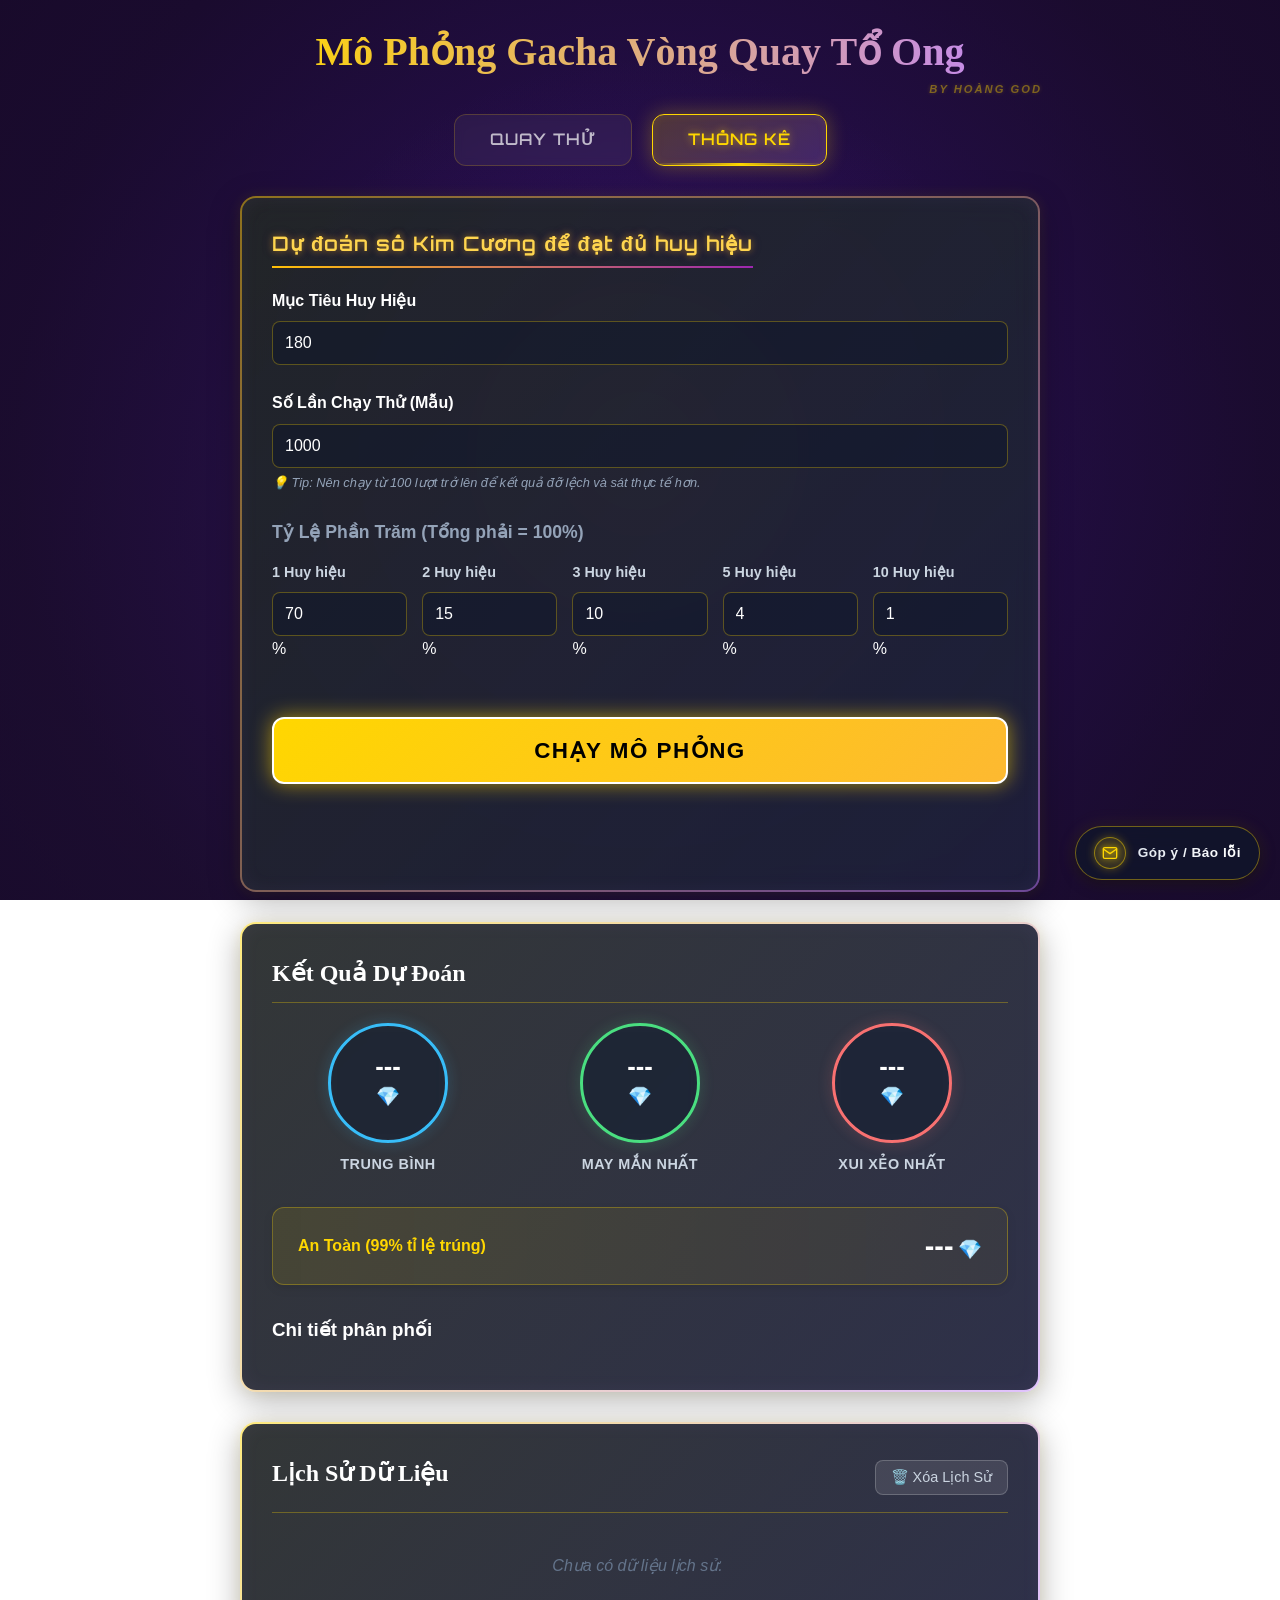
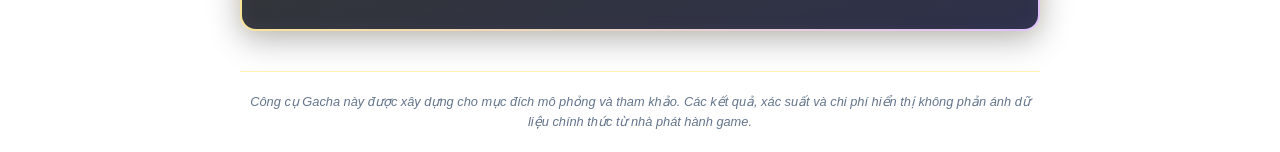
==== index.html @ 0f39afff "Add files via upload" ====
<!DOCTYPE html>
<html lang="vi">

<head>
    <meta charset="UTF-8">
    <meta name="viewport" content="width=device-width, initial-scale=1.0">
    <title>Gacha KC FF VQTO</title>
    <link rel="stylesheet" href="style.css">
    <link href="https://fonts.googleapis.com/css2?family=Inter:wght@400;600;700&family=Orbitron:wght@600&display=swap"
        rel="stylesheet">
</head>

<body>
    <div class="fantasy-bg">
        <div class="bg-gradient"></div>
        <div class="sunburst"></div>
        <div class="particles" id="particles-container"></div>
        <div class="haze-overlay"></div>
    </div>

    <div class="container">
        <header>
            <h1>Mô Phỏng Gacha Vòng Quay Tổ Ong</h1>
            <div class="studio-brand">By Hoàng God</div>
        </header>

        <nav class="main-nav">
            <a href="spin.html" class="nav-tab">Quay thử</a>
            <a href="index.html" class="nav-tab active">Thống kê</a>
        </nav>

        <main>
            <section class="config-panel glass">
                <h2 class="sub-title">Dự đoán số Kim Cương để đạt đủ huy hiệu</h2>

                <div class="input-group">
                    <label for="targetBadges">Mục Tiêu Huy Hiệu</label>
                    <input type="number" id="targetBadges" value="180" min="1">
                </div>

                <div class="input-group">
                    <label for="simCount">Số Lần Chạy Thử (Mẫu)</label>
                    <input type="number" id="simCount" value="1000" min="1" max="1000000" step="100">
                    <p class="input-tip">💡 Tip: Nên chạy từ 100 lượt trở lên để kết quả đỡ lệch và sát thực tế hơn.
                    </p>
                </div>

                <div class="probabilities-group">
                    <h3>Tỷ Lệ Phần Trăm (Tổng phải = 100%)</h3>
                    <div class="prob-inputs">
                        <div class="prob-item">
                            <label>1 Huy hiệu</label>
                            <input type="number" id="prob1" value="70" min="0" max="100" step="1">%
                        </div>
                        <div class="prob-item">
                            <label>2 Huy hiệu</label>
                            <input type="number" id="prob2" value="15" min="0" max="100" step="1">%
                        </div>
                        <div class="prob-item">
                            <label>3 Huy hiệu</label>
                            <input type="number" id="prob3" value="10" min="0" max="100" step="1">%
                        </div>
                        <div class="prob-item">
                            <label>5 Huy hiệu</label>
                            <input type="number" id="prob5" value="4" min="0" max="100" step="1">%
                        </div>
                        <div class="prob-item">
                            <label>10 Huy hiệu</label>
                            <input type="number" id="prob10" value="1" min="0" max="100" step="1">%
                        </div>
                    </div>
                    <div id="prob-error" class="error-msg"></div>
                </div>

                <button id="runBtn" class="primary-btn">Chạy Mô Phỏng</button>

                <!-- Fantasy Progress Bar -->
                <div class="progress-container hidden" id="progressContainer">
                    <div class="progress-label">
                        <span id="progressText">Đang quay...</span>
                        <span id="progressPercent">0%</span>
                    </div>
                    <div class="progress-bar-bg">
                        <div class="progress-bar-fill" id="progressBarFill"></div>
                    </div>
                </div>
            </section>

            <section class="results-panel glass hidden" id="resultsPanel">
                <h2>Kết Quả Dự Đoán</h2>

                <div class="badges-container">
                    <!-- Average Badge -->
                    <div class="badge-item average">
                        <div class="badge-circle">
                            <span class="badge-value" id="meanCost">---</span>
                            <span class="badge-unit">💎</span>
                        </div>
                        <span class="badge-label">Trung Bình</span>
                    </div>

                    <!-- Lucky Badge -->
                    <div class="badge-item lucky">
                        <div class="badge-circle">
                            <span class="badge-value" id="minCost">---</span>
                            <span class="badge-unit">💎</span>
                        </div>
                        <span class="badge-label">May Mắn Nhất</span>
                    </div>

                    <!-- Unlucky Badge -->
                    <div class="badge-item unlucky">
                        <div class="badge-circle">
                            <span class="badge-value" id="maxCost">---</span>
                            <span class="badge-unit">💎</span>
                        </div>
                        <span class="badge-label">Xui Xẻo Nhất</span>
                    </div>
                </div>

                <!-- Safe Cost Highlight (Keep as card or change to banner) -->
                <div class="safe-cost-banner highlight">
                    <span class="label">An Toàn (99% tỉ lệ trúng)</span>
                    <div class="value-group">
                        <span class="value" id="p99Cost">---</span>
                        <span class="unit">💎</span>
                    </div>
                </div>

                <div class="details">
                    <h3>Chi tiết phân phối</h3>
                    <p id="insight-message" style="margin-bottom: 15px; font-style: italic; color: #ffd700;"></p>
                    <ul id="percentilesList">
                        <!-- Percentiles will be injected here -->
                    </ul>
                </div>
            </section>

            <section class="history-panel glass hidden" id="historyPanel">
                <div class="history-header">
                    <h2>Lịch Sử Dữ Liệu</h2>
                    <button id="clearHistoryBtn" class="secondary-btn">🗑️ Xóa Lịch Sử</button>
                </div>
                <div class="history-list" id="historyList">
                    <!-- History items will be injected here -->
                    <div class="empty-history">Chưa có dữ liệu lịch sử.</div>
                </div>
            </section>
        </main>

        <footer>
            <div class="footer-content">
                Công cụ Gacha này được xây dựng cho mục đích mô phỏng và tham khảo.
                Các kết quả, xác suất và chi phí hiển thị không phản ánh dữ liệu chính thức từ nhà phát hành game.
            </div>
        </footer>

        <!-- Confirmation Modal -->
        <div id="confirmationModal" class="modal hidden">
            <div class="modal-content glass">
                <h3>Xác nhận xoá</h3>
                <p>Bạn có chắc chắn muốn xóa toàn bộ lịch sử mô phỏng không? Hành động này không thể hoàn tác.</p>
                <div class="modal-actions">
                    <button id="cancelDeleteBtn" class="secondary-btn">Hủy bỏ</button>
                    <button id="confirmDeleteBtn" class="danger-btn">Xóa ngay</button>
                </div>
            </div>
        </div>

        <!-- Floating Feedback Button -->
        <a href="mailto:khanhanhff56@gmail.com" class="floating-feedback">
            <span class="icon-circle">
                <svg class="email-icon" xmlns="http://www.w3.org/2000/svg" viewBox="0 0 24 24" fill="none"
                    stroke="currentColor" stroke-width="2" stroke-linecap="round" stroke-linejoin="round">
                    <path d="M4 4h16c1.1 0 2 .9 2 2v12c0 1.1-.9 2-2 2H4c-1.1 0-2-.9-2-2V6c0-1.1.9-2 2-2z"></path>
                    <polyline points="22,6 12,13 2,6"></polyline>
                </svg>
            </span>
            <span class="text">Góp ý / Báo lỗi</span>
        </a>

    </div>
    <script src="script.js"></script>
</body>

</html>
---- style.css ----
:root {
    --bg-color: #0f172a;
    --text-color: #e2e8f0;
    --primary-color: #ffd700;
    --primary-hover: #e6c200;
    --glass-bg: rgba(15, 23, 42, 0.85);
    --glass-border: rgba(255, 215, 0, 0.3);
    --error-color: #ef4444;
    --success-color: #22c55e;
}

* {
    box-sizing: border-box;
    margin: 0;
    padding: 0;
}

body {
    font-family: 'Segoe UI', Roboto, Helvetica, Arial, sans-serif;
    background-color: transparent;
    color: white;
    line-height: 1.6;
    min-height: 100vh;
    display: flex;
    justify-content: center;
    padding: 20px;
    position: relative;
    overflow-x: hidden;
}

/* --- Fantasy Background Layers --- */
.fantasy-bg {
    position: fixed;
    top: 0;
    left: 0;
    width: 100%;
    height: 100%;
    z-index: -1;
    overflow: hidden;
    background: #1a0b2e;
}

.bg-gradient {
    position: absolute;
    top: -50%;
    left: -50%;
    width: 200%;
    height: 200%;
    background: radial-gradient(circle at center, #2e1065 0%, #1a0b2e 40%, #0f0518 100%);
    opacity: 0.8;
    animation: drift 20s infinite alternate ease-in-out;
}

.sunburst {
    position: absolute;
    top: 50%;
    left: 50%;
    transform: translate(-50%, -50%);
    width: 100vw;
    height: 100vw;
    max-width: 800px;
    max-height: 800px;
    background: radial-gradient(circle, rgba(255, 215, 0, 0.15) 0%, rgba(147, 51, 234, 0.05) 40%, transparent 70%);
    border-radius: 50%;
    pointer-events: none;
    animation: breathe 10s infinite ease-in-out;
}

/* Particles & Haze */
.particles {
    position: absolute;
    top: 0;
    left: 0;
    width: 100%;
    height: 100%;
    pointer-events: none;
}

.haze-overlay {
    position: absolute;
    top: 0;
    left: 0;
    width: 100%;
    height: 100%;
    background:
        radial-gradient(circle at 30% 70%, rgba(255, 215, 0, 0.06), transparent 50%),
        radial-gradient(circle at 70% 30%, rgba(147, 51, 234, 0.06), transparent 50%),
        linear-gradient(to top, rgba(15, 23, 42, 0.2) 0%, transparent 100%);
    pointer-events: none;
    mix-blend-mode: screen;
    z-index: -1;
    animation: hazePulse 15s infinite alternate ease-in-out;
}

@keyframes hazePulse {
    0% {
        opacity: 0.4;
        transform: scale(1);
    }

    100% {
        opacity: 0.7;
        transform: scale(1.02);
    }
}

.particle {
    position: absolute;
    border-radius: 50%;
    opacity: 0;
    box-shadow: 0 0 6px currentColor;
    animation: float 25s linear infinite;
    will-change: transform, opacity;
}

/* Animations */
@keyframes breathe {

    0%,
    100% {
        transform: translate(-50%, -50%) scale(1);
        opacity: 0.6;
    }

    50% {
        transform: translate(-50%, -50%) scale(1.2);
        opacity: 0.9;
    }
}

@keyframes drift {
    0% {
        transform: translate(0, 0);
    }

    100% {
        transform: translate(5%, 5%);
    }
}

@keyframes float {
    0% {
        transform: translateY(110vh) translateX(0);
        opacity: 0;
    }

    10% {
        opacity: var(--max-opacity);
    }

    90% {
        opacity: var(--max-opacity);
    }

    100% {
        transform: translateY(-10vh) translateX(var(--drift-x));
        opacity: 0;
    }
}

/* Layout */
.container {
    width: 100%;
    max-width: 800px;
}

header {
    text-align: center;
    margin-bottom: 50px;
    position: relative;
    margin-bottom: 50px;
    position: relative;
}

.studio-brand {
    font-family: 'Montserrat', sans-serif;
    font-size: 0.7rem;
    color: rgba(255, 215, 0, 0.4);
    text-transform: uppercase;
    letter-spacing: 2px;
    font-weight: 600;
    position: absolute;
    display: block;
    right: -2px;
    /* Adjusted to align precisely under 'g' */
    bottom: -15px;
    text-shadow: 0 0 4px rgba(255, 215, 0, 0.2);
    pointer-events: none;
    font-style: italic;
    white-space: nowrap;
}

header h1 {
    font-size: 2.5rem;
    font-weight: 700;
    background: linear-gradient(to right, #ffd700, #c084fc);
    background-clip: text;
    -webkit-background-clip: text;
    -webkit-text-fill-color: transparent;
    margin-bottom: 10px;
    font-family: 'Baloo 2', cursive;
}

.glass {
    background: linear-gradient(var(--glass-bg), var(--glass-bg)) padding-box,
        linear-gradient(135deg, rgba(255, 215, 0, 0.5) 0%, rgba(192, 132, 252, 0.5) 100%) border-box;
    backdrop-filter: blur(16px);
    border: 2px solid transparent;
    border-radius: 16px;
    padding: 30px;
    margin-bottom: 30px;
    box-shadow: 0 8px 32px 0 rgba(0, 0, 0, 0.3), 0 0 15px rgba(255, 215, 0, 0.1), inset 0 0 20px rgba(192, 132, 252, 0.05);
    position: relative;
}

h2 {
    margin-bottom: 20px;
    font-size: 1.5rem;
    border-bottom: 1px solid var(--glass-border);
    padding-bottom: 10px;
    font-family: 'Baloo 2', cursive;
}

.sub-title {
    font-family: 'Orbitron', sans-serif;
    font-weight: 600;
    font-size: 20px;
    color: #FFD54F;
    letter-spacing: 1px;
    text-shadow: 0 0 6px rgba(255, 193, 7, 0.5),
        0 0 12px rgba(156, 39, 176, 0.25);
    border-image: linear-gradient(90deg, #FFC107, #9C27B0) 1;
    border-bottom: 2px solid;

    padding-bottom: 6px;
    width: fit-content;
}

/* Navigation Tabs */
.main-nav {
    display: flex;
    justify-content: center;
    gap: 20px;
    margin-bottom: 30px;
    margin-top: -20px;
}

.nav-tab {
    background: rgba(255, 255, 255, 0.05);
    border: 1px solid rgba(255, 215, 0, 0.2);
    padding: 12px 35px;
    border-radius: 12px;
    color: rgba(255, 255, 255, 0.7);
    text-decoration: none;
    font-family: 'Orbitron', sans-serif;
    font-weight: 600;
    text-transform: uppercase;
    letter-spacing: 1px;
    transition: all 0.3s cubic-bezier(0.4, 0, 0.2, 1);
    backdrop-filter: blur(5px);
    position: relative;
    overflow: hidden;
}

.nav-tab:hover {
    background: rgba(255, 215, 0, 0.15);
    border-color: rgba(255, 215, 0, 0.6);
    color: #ffd700;
    transform: translateY(-2px);
    box-shadow: 0 4px 15px rgba(0, 0, 0, 0.2);
}

.nav-tab.active {
    background: linear-gradient(135deg, rgba(255, 215, 0, 0.2) 0%, rgba(192, 132, 252, 0.2) 100%);
    border-color: #ffd700;
    color: #ffd700;
    box-shadow: 0 0 20px rgba(255, 215, 0, 0.3), inset 0 0 10px rgba(255, 215, 0, 0.1);
    text-shadow: 0 0 8px rgba(255, 215, 0, 0.6);
}

.nav-tab.active::after {
    content: '';
    position: absolute;
    bottom: 0;
    left: 0;
    width: 100%;
    height: 2px;
    background: linear-gradient(90deg, transparent, #ffd700, transparent);
}

.input-group {
    margin-bottom: 25px;
}

label {
    display: block;
    margin-bottom: 8px;
    font-weight: 600;
}

input[type="number"] {
    width: 100%;
    padding: 12px;
    border-radius: 8px;
    border: 1px solid var(--glass-border);
    background: rgba(15, 23, 42, 0.5);
    color: white;
    font-size: 1rem;
    transition: border-color 0.2s;
    font-family: 'Montserrat', sans-serif;
}

input[type="number"]:focus {
    outline: none;
    border-color: var(--primary-color);
}

.input-tip {
    font-size: 0.8rem;
    color: #94a3b8;
    margin-top: 5px;
    font-style: italic;
}

.probabilities-group h3 {
    font-size: 1.1rem;
    margin-bottom: 15px;
    color: #94a3b8;
}

.prob-inputs {
    display: grid;
    grid-template-columns: repeat(auto-fit, minmax(120px, 1fr));
    gap: 15px;
}

.prob-item label {
    font-size: 0.9rem;
    color: #cbd5e1;
}

.primary-btn {
    width: 100%;
    padding: 18px;
    background: linear-gradient(135deg, #ffd700 0%, #fdb931 100%);
    color: #000000;
    border: 2px solid #ffffff;
    border-radius: 12px;
    font-family: 'Segoe UI', Tahoma, Geneva, Verdana, sans-serif;
    font-size: 1.4rem;
    font-weight: 900;
    text-transform: uppercase;
    letter-spacing: 1.5px;
    cursor: pointer;
    transition: all 0.3s ease;
    margin-top: 25px;
    box-shadow: 0 0 20px rgba(255, 215, 0, 0.6);
}

.primary-btn:hover {
    background: linear-gradient(135deg, #ffed4a 0%, #ffca28 100%);
    transform: translateY(-2px);
    box-shadow: 0 6px 20px rgba(255, 215, 0, 0.6);
}

/* Progress Bar */
.progress-container {
    margin-top: 25px;
    opacity: 0;
    transform: translateY(10px);
    transition: all 0.5s ease;
}

.progress-container.active {
    opacity: 1;
    transform: translateY(0);
}

.progress-label {
    display: flex;
    justify-content: space-between;
    margin-bottom: 8px;
    font-weight: 700;
    font-size: 0.9rem;
    color: #e2e8f0;
}

.progress-bar-bg {
    width: 100%;
    height: 20px;
    background: rgba(15, 23, 42, 0.6);
    border-radius: 10px;
    overflow: hidden;
    position: relative;
    box-shadow: inset 0 2px 5px rgba(0, 0, 0, 0.5);
    border: 1px solid rgba(255, 255, 255, 0.1);
}

.progress-bar-fill {
    width: 0%;
    height: 100%;
    background: linear-gradient(90deg, #9333ea, #ffd700);
    position: relative;
    transition: width 0.1s linear;
    box-shadow: 0 0 10px rgba(147, 51, 234, 0.5);
}

.progress-bar-fill::after {
    content: '';
    position: absolute;
    top: 0;
    left: 0;
    bottom: 0;
    right: 0;
    background-image: linear-gradient(45deg, rgba(255, 255, 255, 0.15) 25%, transparent 25%, transparent 50%, rgba(255, 255, 255, 0.15) 50%, rgba(255, 255, 255, 0.15) 75%, transparent 75%, transparent);
    background-size: 20px 20px;
    animation: moveStripes 1s linear infinite;
}

@keyframes moveStripes {
    0% {
        background-position: 0 0;
    }

    100% {
        background-position: 20px 0;
    }
}

.error-msg {
    color: var(--error-color);
    margin-top: 10px;
    font-size: 0.9rem;
    min-height: 20px;
}

/* Badges */
.badges-container {
    display: flex;
    justify-content: space-around;
    flex-wrap: wrap;
    gap: 20px;
    margin-bottom: 30px;
}

.badge-item {
    display: flex;
    flex-direction: column;
    align-items: center;
    text-align: center;
}

.badge-circle {
    width: 120px;
    height: 120px;
    border-radius: 50%;
    background: rgba(30, 41, 59, 0.6);
    display: flex;
    flex-direction: column;
    justify-content: center;
    align-items: center;
    margin-bottom: 10px;
    border: 3px solid transparent;
    box-shadow: 0 5px 15px rgba(0, 0, 0, 0.3);
    backdrop-filter: blur(5px);
    transition: transform 0.3s ease;
}

.badge-item:hover .badge-circle {
    transform: scale(1.05);
}

.badge-value {
    font-family: 'Montserrat', sans-serif;
    font-weight: 700;
    font-size: 1.6rem;
    line-height: 1;
    color: white;
}

.badge-unit {
    font-size: 1.2rem;
    margin-top: 2px;
}

.badge-label {
    font-size: 0.9rem;
    font-weight: 600;
    color: #cbd5e1;
    text-transform: uppercase;
    letter-spacing: 0.5px;
}

.badge-item.average .badge-circle {
    border-color: #38bdf8;
    box-shadow: 0 0 15px rgba(56, 189, 248, 0.2);
}

.badge-item.lucky .badge-circle {
    border-color: #4ade80;
    box-shadow: 0 0 15px rgba(74, 222, 128, 0.2);
}

.badge-item.unlucky .badge-circle {
    border-color: #f87171;
    box-shadow: 0 0 15px rgba(248, 113, 113, 0.2);
}

.safe-cost-banner {
    background: linear-gradient(90deg, rgba(255, 215, 0, 0.1), rgba(255, 215, 0, 0.05));
    border: 1px solid rgba(255, 215, 0, 0.3);
    border-radius: 12px;
    padding: 15px 25px;
    display: flex;
    justify-content: space-between;
    align-items: center;
    margin-bottom: 30px;
    box-shadow: 0 4px 10px rgba(0, 0, 0, 0.1);
}

.safe-cost-banner .label {
    font-size: 1rem;
    color: #ffd700;
    font-weight: 700;
}

.safe-cost-banner .value {
    font-family: 'Montserrat', sans-serif;
    font-size: 1.8rem;
    font-weight: 700;
    color: white;
}

.safe-cost-banner .unit {
    font-size: 1.2rem;
}

.details ul {
    list-style: none;
    display: grid;
    grid-template-columns: repeat(auto-fill, minmax(200px, 1fr));
    gap: 10px;
}

.details li {
    background: rgba(255, 255, 255, 0.03);
    padding: 10px 15px;
    border-radius: 6px;
    display: flex;
    justify-content: space-between;
}

/* History */
.history-panel {
    margin-top: 30px;
}

.history-header {
    display: flex;
    justify-content: space-between;
    align-items: center;
    margin-bottom: 20px;
    border-bottom: 1px solid var(--glass-border);
    padding-bottom: 10px;
}

.history-header h2 {
    border-bottom: none;
    margin-bottom: 0;
}

.secondary-btn {
    background: rgba(255, 255, 255, 0.1);
    border: 1px solid rgba(255, 255, 255, 0.2);
    color: #cbd5e1;
    padding: 8px 15px;
    border-radius: 8px;
    cursor: pointer;
    font-size: 0.9rem;
    transition: all 0.2s;
}

.secondary-btn:hover {
    background: rgba(255, 255, 255, 0.2);
    color: white;
}

.history-list {
    max-height: 400px;
    overflow-y: auto;
    padding-right: 5px;
}

.history-list::-webkit-scrollbar {
    width: 6px;
}

.history-list::-webkit-scrollbar-thumb {
    background: rgba(255, 255, 255, 0.2);
    border-radius: 3px;
}

.history-card {
    background: rgba(255, 255, 255, 0.05);
    border-radius: 10px;
    padding: 15px;
    margin-bottom: 15px;
    display: flex;
    justify-content: space-between;
    align-items: center;
    border-left: 4px solid transparent;
    transition: transform 0.2s;
}

.history-card:hover {
    transform: translateX(5px);
    background: rgba(255, 255, 255, 0.08);
}

.history-card.lucky {
    border-left-color: #4ade80;
}

.history-card.average {
    border-left-color: #38bdf8;
}

.history-card.unlucky {
    border-left-color: #f87171;
}

.history-time {
    font-family: 'Montserrat', sans-serif;
    font-size: 0.75rem;
    color: #94a3b8;
}

.history-cost {
    font-family: 'Montserrat', sans-serif;
    font-weight: 700;
    font-size: 1.1rem;
    color: #ffd700;
    display: block;
}

.empty-message {
    text-align: center;
    color: #64748b;
    font-style: italic;
    padding: 20px;
}

/* Modal */
.modal {
    position: fixed;
    top: 0;
    left: 0;
    width: 100%;
    height: 100%;
    background: rgba(0, 0, 0, 0.7);
    backdrop-filter: blur(5px);
    display: flex;
    justify-content: center;
    align-items: center;
    z-index: 1000;
    opacity: 1;
    transition: opacity 0.3s ease;
}

.modal.hidden {
    display: none;
    opacity: 0;
    pointer-events: none;
}

.modal-content {
    width: 90%;
    max-width: 400px;
    text-align: center;
    border: 2px solid #f87171;
    box-shadow: 0 0 20px rgba(248, 113, 113, 0.4);
    animation: popIn 0.3s cubic-bezier(0.175, 0.885, 0.32, 1.275);
}

@keyframes popIn {
    from {
        transform: scale(0.8);
        opacity: 0;
    }

    to {
        transform: scale(1);
        opacity: 1;
    }
}

.modal-content h3 {
    font-family: 'Baloo 2', cursive;
    color: #f87171;
    font-size: 1.8rem;
    margin-bottom: 10px;
}

.modal-content p {
    margin-bottom: 25px;
    color: #cbd5e1;
}

.modal-actions {
    display: flex;
    justify-content: center;
    gap: 15px;
}

.danger-btn {
    background: linear-gradient(135deg, #ef4444 0%, #b91c1c 100%);
    color: white;
    padding: 10px 20px;
    border: 1px solid rgba(255, 255, 255, 0.2);
    border-radius: 8px;
    cursor: pointer;
    font-weight: 700;
    font-family: 'Montserrat', sans-serif;
    transition: all 0.2s;
    box-shadow: 0 4px 10px rgba(239, 68, 68, 0.4);
}

.danger-btn:hover {
    transform: translateY(-2px);
    box-shadow: 0 6px 15px rgba(239, 68, 68, 0.6);
}

footer {
    text-align: center;
    margin-top: 40px;
    padding-top: 20px;
    border-top: 1px solid var(--glass-border);
    color: #64748b;
    font-size: 0.8rem;
    font-style: italic;
}

/* Floating Feedback Button */
.floating-feedback {
    position: fixed;
    bottom: 20px;
    right: 20px;
    background: rgba(15, 23, 42, 0.7);
    border: 1px solid rgba(255, 215, 0, 0.4);
    color: #cbd5e1;
    padding: 10px 18px;
    border-radius: 50px;
    text-decoration: none;
    display: flex;
    align-items: center;
    gap: 12px;
    box-shadow: 0 4px 15px rgba(0, 0, 0, 0.4), 0 0 20px rgba(255, 215, 0, 0.1);
    font-family: 'Montserrat', sans-serif;
    font-size: 0.85rem;
    font-weight: 600;
    letter-spacing: 0.5px;
    transition: all 0.3s cubic-bezier(0.175, 0.885, 0.32, 1.275);
    z-index: 2000;
    backdrop-filter: blur(10px);
}

.floating-feedback .icon-circle {
    width: 32px;
    height: 32px;
    border-radius: 50%;
    background: rgba(255, 215, 0, 0.1);
    border: 1.5px solid rgba(255, 215, 0, 0.5);
    display: flex;
    align-items: center;
    justify-content: center;
    flex-shrink: 0;
    box-shadow: 0 0 10px rgba(255, 215, 0, 0.3), inset 0 0 10px rgba(255, 215, 0, 0.1);
    transition: all 0.3s ease;
}

.floating-feedback .email-icon {
    width: 16px;
    height: 16px;
    color: #ffd700;
    filter: drop-shadow(0 0 3px rgba(255, 215, 0, 0.8)) drop-shadow(0 0 5px rgba(255, 215, 0, 0.5));
}

.floating-feedback .text {
    background: linear-gradient(to right, #e2e8f0, #ffffff);
    background-clip: text;
    -webkit-background-clip: text;
    -webkit-text-fill-color: transparent;
}

.floating-feedback:hover {
    transform: translateY(-3px) scale(1.02);
    background: rgba(15, 23, 42, 0.9);
    border-color: #ffd700;
    box-shadow: 0 6px 20px rgba(0, 0, 0, 0.5), 0 0 30px rgba(255, 215, 0, 0.3);
}

.floating-feedback:hover .icon-circle {
    background: rgba(255, 215, 0, 0.2);
    border-color: #ffd700;
    box-shadow: 0 0 20px rgba(255, 215, 0, 0.6), inset 0 0 15px rgba(255, 215, 0, 0.2);
    transform: rotate(10deg);
}

.floating-feedback:hover .email-icon {
    filter: drop-shadow(0 0 5px rgba(255, 215, 0, 1)) drop-shadow(0 0 8px rgba(255, 215, 0, 0.8));
}

.floating-feedback:hover .text {
    background: linear-gradient(to right, #ffd700, #ffca28);
    background-clip: text;
    -webkit-background-clip: text;
    -webkit-text-fill-color: transparent;
}

transform: translateY(-1px) scale(0.98);
}

/* --- Honeycomb Spin UI --- */
.game-container {
    display: flex;
    flex-direction: column;
    align-items: center;
    gap: 30px;
    padding: 20px 0;
}

.honeycomb-grid {
    display: grid;
    grid-template-columns: repeat(3, 100px);
    /* 3 cols for hex grid */
    grid-template-rows: repeat(5, 60px);
    /* Staggered rows */
    gap: 10px;
    justify-content: center;
    position: relative;
    margin-bottom: 20px;
}

/* Hexagon Shape */
.hex-cell {
    width: 100px;
    height: 110px;
    background: rgba(255, 255, 255, 0.1);
    clip-path: polygon(50% 0%, 100% 25%, 100% 75%, 50% 100%, 0% 75%, 0% 25%);
    display: flex;
    align-items: center;
    justify-content: center;
    font-family: 'Baloo 2', cursive;
    font-weight: 700;
    color: #ffd700;
    font-size: 1.2rem;
    position: relative;
    transition: all 0.3s ease;
    border: 2px solid rgba(255, 215, 0, 0.3);
    /* CSS Border gets clipped, but keeping for fallback/effect */
    background: linear-gradient(135deg, rgba(255, 255, 255, 0.1) 0%, rgba(255, 255, 255, 0.05) 100%);
    backdrop-filter: blur(5px);
}

/* Hover Effect */
.hex-cell:hover {
    background: rgba(255, 215, 0, 0.2);
    transform: scale(1.05);
    z-index: 10;
    cursor: pointer;
}

/* Center Checkpoint/Special Cell */
.center-cell {
    background: radial-gradient(circle, rgba(255, 215, 0, 0.3) 0%, rgba(192, 132, 252, 0.3) 100%);
    color: #fff;
    font-size: 1.5rem;
    text-shadow: 0 0 10px #ffd700;
    grid-column: 2;
    /* Center column */
    grid-row: 3;
    /* Center row */
    z-index: 5;
}

/* Active/Highlight State (Scanning) */
.hex-cell.active {
    background: #ffd700;
    color: #000;
    box-shadow: 0 0 20px #ffd700;
    transform: scale(1.1);
    z-index: 20;
}

/* Spin Controls */
.spin-controls {
    display: flex;
    gap: 20px;
    margin-top: 20px;
}

.spin-btn {
    background: linear-gradient(135deg, #FFC107 0%, #FF9800 100%);
    border: none;
    border-radius: 12px;
    padding: 15px 30px;
    color: #fff;
    font-family: 'Orbitron', sans-serif;
    font-weight: 700;
    cursor: pointer;
    box-shadow: 0 4px 15px rgba(255, 193, 7, 0.4);
    transition: all 0.2s;
    display: flex;
    flex-direction: column;
    align-items: center;
    min-width: 140px;
}

.spin-btn:hover {
    transform: translateY(-3px);
    box-shadow: 0 6px 20px rgba(255, 193, 7, 0.6);
}

.spin-btn:active {
    transform: translateY(-1px);
}

.spin-btn .btn-label {
    font-size: 1rem;
    text-transform: uppercase;
}

.spin-btn .btn-cost {
    font-size: 0.8rem;
    opacity: 0.9;
    margin-top: 4px;
}

.spin-btn.ten-pull {
    background: linear-gradient(135deg, #9C27B0 0%, #673AB7 100%);
    box-shadow: 0 4px 15px rgba(156, 39, 176, 0.4);
}

.spin-btn.ten-pull:hover {
    box-shadow: 0 6px 20px rgba(156, 39, 176, 0.6);
}

.spin-result {
    margin-top: 20px;
    font-size: 1.2rem;
    font-weight: 600;
    color: #fff;
    text-shadow: 0 0 5px rgba(255, 255, 255, 0.5);
}
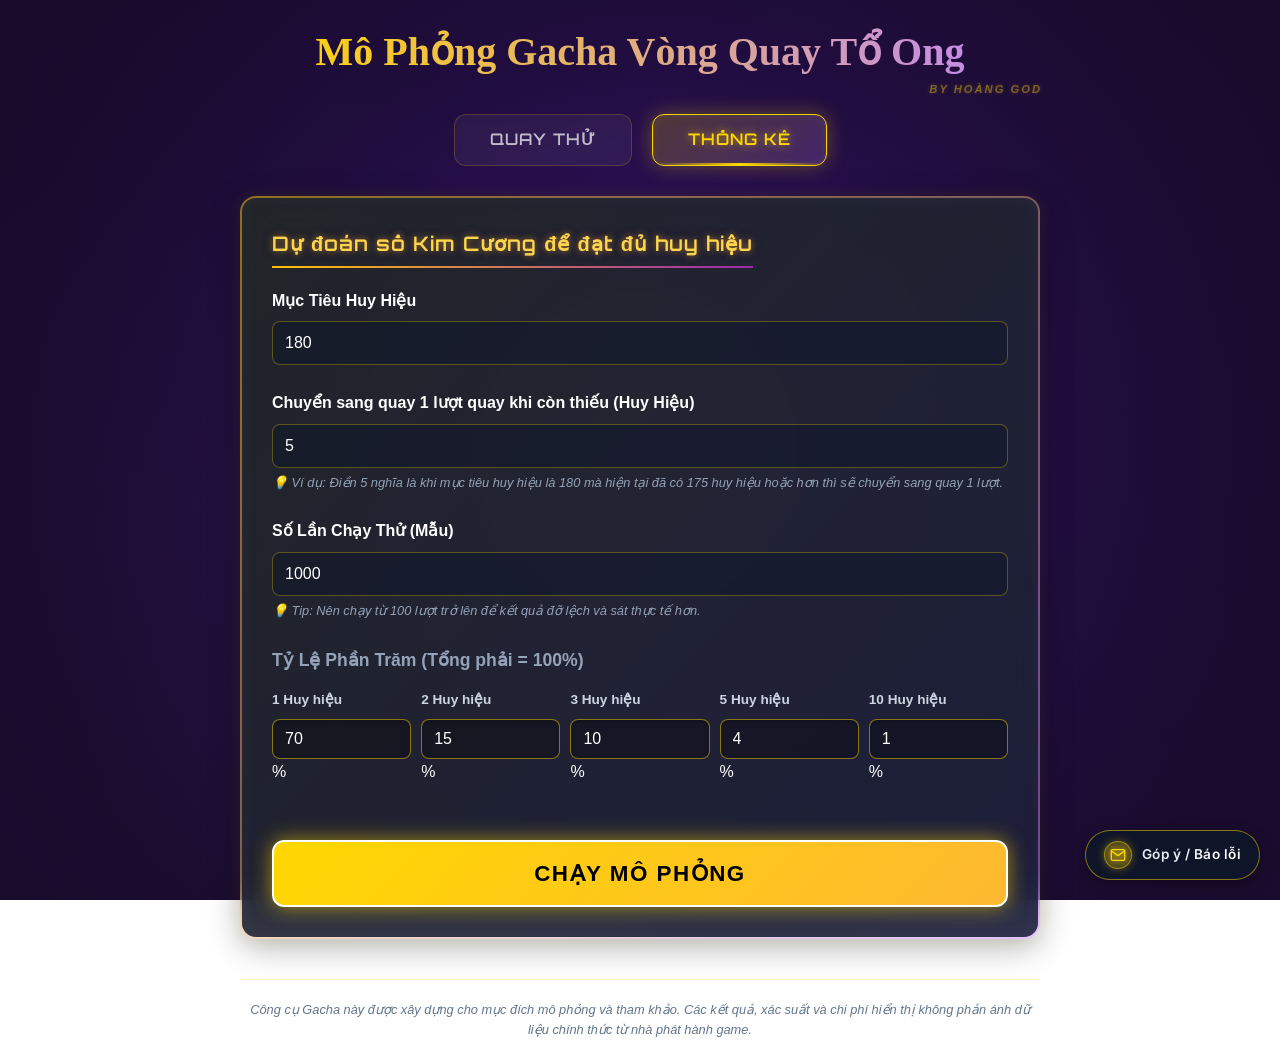
==== commit c7bc2a69: "Add files via upload" ====
--- a/index.html
+++ b/index.html
@@ -8,6 +8,7 @@
     <link rel="stylesheet" href="style.css">
     <link href="https://fonts.googleapis.com/css2?family=Inter:wght@400;600;700&family=Orbitron:wght@600&display=swap"
         rel="stylesheet">
+
 </head>
 
 <body>
@@ -36,6 +37,13 @@
                 <div class="input-group">
                     <label for="targetBadges">Mục Tiêu Huy Hiệu</label>
                     <input type="number" id="targetBadges" value="180" min="1">
+                </div>
+
+                <div class="input-group">
+                    <label for="singleSpinThreshold">Chuyển sang quay 1 lượt quay khi còn thiếu (Huy Hiệu)</label>
+                    <input type="number" id="singleSpinThreshold" value="5" min="0">
+                    <p class="input-tip">💡 Ví dụ: Điền 5 nghĩa là khi mục tiêu huy hiệu là 180 mà hiện tại đã có 175
+                        huy hiệu hoặc hơn thì sẽ chuyển sang quay 1 lượt.</p>
                 </div>
 
                 <div class="input-group">
@@ -74,16 +82,20 @@
 
                 <button id="runBtn" class="primary-btn">Chạy Mô Phỏng</button>
 
-                <!-- Fantasy Progress Bar -->
-                <div class="progress-container hidden" id="progressContainer">
-                    <div class="progress-label">
-                        <span id="progressText">Đang quay...</span>
-                        <span id="progressPercent">0%</span>
+                <!-- Simple Progress Bar -->
+                <div id="simpleProgressContainer" class="hidden">
+                    <div class="progress-header">
+                        <span id="simpleProgressStatus">Đang chạy...</span>
+                        <span id="simpleProgressText">0%</span>
                     </div>
-                    <div class="progress-bar-bg">
-                        <div class="progress-bar-fill" id="progressBarFill"></div>
+                    <div class="progress-track">
+                        <div id="simpleProgressBar"></div>
                     </div>
                 </div>
+
+
+
+
             </section>
 
             <section class="results-panel glass hidden" id="resultsPanel">
--- a/style.css
+++ b/style.css
@@ -262,6 +262,104 @@
     overflow: hidden;
 }
 
+/* --- Unsaved Changes Modal --- */
+.modal-overlay {
+    position: fixed;
+    top: 0;
+    left: 0;
+    width: 100%;
+    height: 100%;
+    background: rgba(0, 0, 0, 0.7);
+    display: flex;
+    justify-content: center;
+    align-items: center;
+    z-index: 9999;
+    /* Extremely high to stay on top */
+    backdrop-filter: blur(5px);
+    pointer-events: auto;
+    /* Ensure clicks work */
+}
+
+.modal-content {
+    background: #1e293b;
+    border: 1px solid #334155;
+    border-radius: 12px;
+    padding: 24px;
+    width: 90%;
+    max-width: 400px;
+    box-shadow: 0 20px 25px -5px rgba(0, 0, 0, 0.5), 0 8px 10px -6px rgba(0, 0, 0, 0.5);
+    text-align: center;
+    animation: modalSlideIn 0.3s cubic-bezier(0.16, 1, 0.3, 1);
+    pointer-events: auto;
+    /* Double ensure */
+}
+
+@keyframes modalSlideIn {
+    from {
+        opacity: 0;
+        transform: translateY(20px) scale(0.95);
+    }
+
+    to {
+        opacity: 1;
+        transform: translateY(0) scale(1);
+    }
+}
+
+.modal-title {
+    color: #f8fafc;
+    font-family: 'Montserrat', sans-serif;
+    font-size: 1.25rem;
+    font-weight: 600;
+    margin-bottom: 12px;
+}
+
+.modal-desc {
+    color: #94a3b8;
+    font-family: 'Montserrat', sans-serif;
+    font-size: 0.95rem;
+    line-height: 1.5;
+    margin-bottom: 24px;
+}
+
+.modal-actions {
+    display: flex;
+    gap: 12px;
+    justify-content: center;
+}
+
+.modal-btn {
+    padding: 10px 20px;
+    border-radius: 8px;
+    font-family: 'Montserrat', sans-serif;
+    font-weight: 600;
+    font-size: 0.9rem;
+    cursor: pointer;
+    transition: all 0.2s;
+    border: none;
+    flex: 1;
+}
+
+.modal-btn.cancel {
+    background: #334155;
+    color: #e2e8f0;
+}
+
+.modal-btn.cancel:hover {
+    background: #475569;
+}
+
+.modal-btn.confirm {
+    background: linear-gradient(135deg, #3B2B7A 0%, #5B3BFF 100%);
+    color: white;
+    box-shadow: 0 4px 6px -1px rgba(91, 59, 255, 0.3);
+}
+
+.modal-btn.confirm:hover {
+    filter: brightness(1.1);
+    transform: translateY(-1px);
+}
+
 .nav-tab:hover {
     background: rgba(255, 215, 0, 0.15);
     border-color: rgba(255, 215, 0, 0.6);
@@ -363,7 +461,91 @@
     box-shadow: 0 6px 20px rgba(255, 215, 0, 0.6);
 }
 
-/* Progress Bar */
+
+
+.error-msg {
+    color: var(--error-color);
+    margin-top: 10px;
+    font-size: 0.9rem;
+    min-height: 20px;
+    min-height: 20px;
+}
+
+/* Simple Progress Bar */
+#simpleProgressContainer {
+    width: 100%;
+    margin-top: 25px;
+    font-family: 'Inter', sans-serif;
+}
+
+#simpleProgressContainer.hidden {
+    display: none;
+}
+
+.progress-header {
+    display: flex;
+    justify-content: space-between;
+    margin-bottom: 8px;
+    color: #e2e8f0;
+    font-weight: 700;
+    font-size: 0.9rem;
+}
+
+.progress-track {
+    width: 100%;
+    height: 20px;
+    background-color: rgba(15, 23, 42, 0.6);
+    border-radius: 999px;
+    overflow: hidden;
+    box-shadow: inset 0 2px 4px rgba(0, 0, 0, 0.4);
+    border: 1px solid rgba(255, 255, 255, 0.1);
+}
+
+#simpleProgressBar {
+    width: 0%;
+    height: 100%;
+    background: linear-gradient(90deg, #a855f7, #ffd700);
+    border-radius: 999px;
+    transition: width 0.1s linear;
+    box-shadow: 0 0 15px rgba(168, 85, 247, 0.5);
+    position: relative;
+}
+
+/* Gradient Stripes Animation */
+#simpleProgressBar::after {
+    content: '';
+    position: absolute;
+    top: 0;
+    left: 0;
+    bottom: 0;
+    right: 0;
+    background-image: linear-gradient(45deg,
+            rgba(255, 255, 255, 0.15) 25%,
+            transparent 25%,
+            transparent 50%,
+            rgba(255, 255, 255, 0.15) 50%,
+            rgba(255, 255, 255, 0.15) 75%,
+            transparent 75%,
+            transparent);
+    background-size: 20px 20px;
+    animation: moveSimpleStripes 1s linear infinite;
+}
+
+@keyframes moveSimpleStripes {
+    0% {
+        background-position: 0 0;
+    }
+
+    100% {
+        background-position: 20px 0;
+    }
+}
+
+#simpleProgressText.hidden {
+    display: none;
+}
+
+/* RESTORED USER PROGRESS BAR */
 .progress-container {
     margin-top: 25px;
     opacity: 0;
@@ -425,13 +607,6 @@
     100% {
         background-position: 20px 0;
     }
-}
-
-.error-msg {
-    color: var(--error-color);
-    margin-top: 10px;
-    font-size: 0.9rem;
-    min-height: 20px;
 }
 
 /* Badges */
@@ -817,7 +992,8 @@
     -webkit-text-fill-color: transparent;
 }
 
-transform: translateY(-1px) scale(0.98);
+.floating-feedback:active {
+    transform: translateY(-1px) scale(0.98);
 }
 
 /* --- Honeycomb Spin UI --- */
@@ -862,13 +1038,7 @@
     backdrop-filter: blur(5px);
 }
 
-/* Hover Effect */
-.hex-cell:hover {
-    background: rgba(255, 215, 0, 0.2);
-    transform: scale(1.05);
-    z-index: 10;
-    cursor: pointer;
-}
+
 
 /* Center Checkpoint/Special Cell */
 .center-cell {
@@ -951,4 +1121,2433 @@
     font-weight: 600;
     color: #fff;
     text-shadow: 0 0 5px rgba(255, 255, 255, 0.5);
+}
+
+/* --- Diamond Honeycomb (11 Cells: 4-3-4) --- */
+.game-wrapper {
+    width: 100%;
+    max-width: 650px;
+    margin: 0 auto;
+    padding: 20px;
+}
+
+.game-title {
+    text-align: center;
+    font-family: 'Orbitron', sans-serif;
+    color: #ffd700;
+    text-transform: uppercase;
+    text-shadow: 0 0 10px rgba(255, 215, 0, 0.5);
+    margin-bottom: 20px;
+    font-size: 1.5rem;
+}
+
+.honeycomb-diamond {
+    position: relative;
+    width: 380px;
+    height: 400px;
+    margin: 0 auto 30px auto;
+}
+
+/* Base Hex Style */
+.hex-cell {
+    position: absolute;
+    width: 80px;
+    height: 90px;
+    background: rgba(30, 20, 50, 0.9);
+    clip-path: polygon(50% 0%, 100% 25%, 100% 75%, 50% 100%, 0% 75%, 0% 25%);
+    display: flex;
+    align-items: center;
+    justify-content: center;
+    color: #e2e8f0;
+    font-family: 'Baloo 2', cursive;
+    font-weight: 700;
+    font-size: 1.1rem;
+    transition: all 0.3s ease;
+    box-shadow: inset 0 0 0 2px rgba(139, 92, 246, 0.5);
+    z-index: 5;
+}
+
+
+
+.hex-cell.active {
+    background: #ffd700;
+    color: #000;
+    box-shadow: 0 0 20px #ffd700, inset 0 0 0 2px #fff;
+    z-index: 30 !important;
+    transform: scale(1.15);
+}
+
+/* Center Prize */
+.hex-cell.center-prize {
+    background: radial-gradient(circle, #fbbf24 0%, #d97706 100%);
+    box-shadow: 0 0 15px rgba(251, 191, 36, 0.6), inset 0 0 0 2px #fff;
+    z-index: 10;
+    color: #fff;
+    animation: goldPulse 2s infinite ease-in-out;
+}
+
+.center-prize .prize-icon {
+    font-size: 2.2rem;
+    display: block;
+    filter: drop-shadow(0 2px 4px rgba(0, 0, 0, 0.5));
+}
+
+@keyframes goldPulse {
+    0% {
+        box-shadow: 0 0 15px rgba(251, 191, 36, 0.6), inset 0 0 0 2px #fff;
+        transform: scale(1);
+    }
+
+    50% {
+        box-shadow: 0 0 25px rgba(251, 191, 36, 0.9), inset 0 0 0 3px #fff;
+        transform: scale(1.05);
+    }
+
+    100% {
+        box-shadow: 0 0 15px rgba(251, 191, 36, 0.6), inset 0 0 0 2px #fff;
+        transform: scale(1);
+    }
+}
+
+/* Positioning (4-3-4 Diamond) */
+.hex-cell[data-pos="r2-1"] {
+    left: 66px;
+    top: 155px;
+}
+
+.hex-cell[data-pos="center"] {
+    left: 150px;
+    top: 155px;
+}
+
+.hex-cell[data-pos="r2-3"] {
+    left: 234px;
+    top: 155px;
+}
+
+.hex-cell[data-pos="r1-1"] {
+    left: 24px;
+    top: 85px;
+}
+
+.hex-cell[data-pos="r1-2"] {
+    left: 108px;
+    top: 85px;
+}
+
+.hex-cell[data-pos="r1-3"] {
+    left: 192px;
+    top: 85px;
+}
+
+.hex-cell[data-pos="r1-4"] {
+    left: 276px;
+    top: 85px;
+}
+
+.hex-cell[data-pos="r3-1"] {
+    left: 24px;
+    top: 225px;
+}
+
+.hex-cell[data-pos="r3-2"] {
+    left: 108px;
+    top: 225px;
+}
+
+.hex-cell[data-pos="r3-3"] {
+    left: 192px;
+    top: 225px;
+}
+
+.hex-cell[data-pos="r3-4"] {
+    left: 276px;
+    top: 225px;
+}
+
+/* Dashboard */
+.dashboard-panel {
+    background: rgba(20, 10, 40, 0.85);
+    border: 1px solid rgba(139, 92, 246, 0.3);
+    border-radius: 12px;
+    padding: 15px;
+    width: 380px;
+    backdrop-filter: blur(10px);
+    margin: 0 auto;
+}
+
+.stat-group {
+    margin-bottom: 15px;
+}
+
+.input-row {
+    display: flex;
+    justify-content: space-between;
+    align-items: center;
+    color: #ffd700;
+    font-weight: 600;
+    margin-bottom: 5px;
+}
+
+.input-row input {
+    background: rgba(0, 0, 0, 0.5);
+    border: 1px solid #ffd700;
+    color: #fff;
+    padding: 4px 8px;
+    border-radius: 4px;
+    width: 80px;
+    text-align: center;
+}
+
+.progress-container {
+    height: 20px;
+    background: #1a1a1a;
+    border-radius: 10px;
+    position: relative;
+    overflow: hidden;
+    border: 1px solid #333;
+}
+
+.progress-bar-fill {
+    height: 100%;
+    background: linear-gradient(90deg, #ffd700, #ff8c00);
+    width: 0%;
+    transition: width 0.5s ease;
+    box-shadow: 0 0 10px rgba(255, 215, 0, 0.5);
+}
+
+.progress-text {
+    position: absolute;
+    width: 100%;
+    text-align: center;
+    top: 50%;
+    transform: translateY(-50%);
+    font-size: 0.8rem;
+    color: #fff;
+    text-shadow: 0 1px 2px #000;
+}
+
+.spent-card {
+    display: flex;
+    align-items: center;
+    /* Removed background and border-left to inherit from hud-item */
+}
+
+.spent-icon {
+    font-size: 1.5rem;
+    margin-right: 15px;
+}
+
+.spent-info {
+    display: flex;
+    flex-direction: column;
+}
+
+.spent-info .label {
+    font-size: 0.8rem;
+    color: #a5b4fc;
+}
+
+.spent-info .value {
+    font-size: 1.2rem;
+    color: #00C6FF;
+    font-weight: 700;
+    font-family: 'Orbitron';
+}
+
+.prob-inputs {
+    display: flex;
+    justify-content: space-between;
+    gap: 10px;
+    width: 100%;
+}
+
+.prob-item {
+    display: flex;
+    flex-direction: column;
+    align-items: flex-start;
+    /* Left align */
+    flex: 1;
+    /* Distribute space evenly */
+}
+
+.prob-item label {
+    font-size: 0.85rem;
+    color: #cbd5e1;
+    /* Pale white/blue */
+    font-weight: 600;
+    margin-bottom: 8px;
+    white-space: nowrap;
+}
+
+.prob-item input {
+    width: 100%;
+    min-width: 0;
+    /* Prevent overflow in flex */
+    background: rgba(0, 0, 0, 0.3);
+    border: 1px solid rgba(255, 215, 0, 0.5);
+    /* Gold border */
+    color: #fff;
+    text-align: left;
+    padding: 10px 12px;
+    border-radius: 8px;
+    font-size: 1rem;
+    font-family: 'Montserrat', sans-serif;
+    transition: all 0.2s;
+    box-shadow: inset 0 2px 4px rgba(0, 0, 0, 0.2);
+}
+
+.prob-item input:focus {
+    border-color: #ffd700;
+    background: rgba(0, 0, 0, 0.5);
+    outline: none;
+    box-shadow: 0 0 0 2px rgba(255, 215, 0, 0.2);
+}
+
+.prob-percent {
+    font-size: 0.8rem;
+    color: #fff;
+    font-weight: 700;
+    margin-top: 5px;
+}
+
+.reset-btn {
+    width: 100%;
+    padding: 8px;
+    background: #374151;
+    color: #9ca3af;
+    border: none;
+    border-radius: 6px;
+    cursor: pointer;
+    font-size: 0.9rem;
+    margin-top: 10px;
+}
+
+.reset-btn:hover {
+    background: #4b5563;
+    color: #fff;
+}
+
+.warning {
+    color: #ef4444;
+    font-size: 0.8rem;
+    margin-left: 10px;
+}
+
+/* --- Spin Controls (FF Style Buttons) --- */
+.spin-controls-crystal {
+    display: flex;
+    justify-content: center;
+    align-items: center;
+    gap: 16px;
+    margin: 28px 0;
+}
+
+/* --- Spin Controls (New Design) --- */
+.spin-controls-crystal {
+    display: flex;
+    justify-content: center;
+    align-items: center;
+    gap: 24px;
+    margin: 28px 0;
+}
+
+.btn-wrapper {
+    position: relative;
+    z-index: 5;
+}
+
+.spin-btn {
+    position: relative;
+    width: 180px;
+    height: 55px;
+    border: none;
+    cursor: pointer;
+    color: white;
+    font-weight: bold;
+    text-transform: uppercase;
+    clip-path: polygon(6% 0, 100% 0, 94% 100%, 0% 100%);
+    transition: transform 0.15s ease, filter 0.2s ease;
+    overflow: hidden;
+    font-family: inherit;
+}
+
+.spin-btn:active {
+    transform: scale(0.96);
+    filter: brightness(1.2);
+}
+
+/* Glow border */
+.spin-btn::before {
+    content: "";
+    position: absolute;
+    inset: -3px;
+    border-radius: 6px;
+    filter: blur(10px);
+    opacity: 0.7;
+    z-index: -1;
+    animation: pulseGlow 1.6s infinite ease-in-out;
+}
+
+@keyframes pulseGlow {
+
+    0%,
+    100% {
+        opacity: 0.5;
+    }
+
+    50% {
+        opacity: 1;
+    }
+}
+
+.spin-btn .content {
+    position: relative;
+    z-index: 2;
+    display: flex;
+    flex-direction: column;
+    align-items: center;
+    justify-content: center;
+    height: 100%;
+    gap: 2px;
+}
+
+.spin-btn .title {
+    font-size: 16px;
+    letter-spacing: 1px;
+}
+
+.spin-btn .price {
+    display: flex;
+    align-items: center;
+    gap: 6px;
+    font-size: 14px;
+    opacity: 0.95;
+    font-weight: bold;
+}
+
+
+
+/* BLUE BUTTON */
+.spin-btn.blue {
+    background: linear-gradient(135deg, #4fd6ff, #1a7cff);
+    box-shadow: inset 0 0 10px rgba(255, 255, 255, 0.25);
+    color: #2b1a00;
+}
+
+.spin-btn.blue::before {
+    background: linear-gradient(90deg, #00e5ff, #3aa3ff);
+}
+
+/* GOLD BUTTON */
+.spin-btn.gold {
+    background: linear-gradient(135deg, #ffd85e, #ff9c00);
+    color: #2b1a00;
+    box-shadow: inset 0 0 10px rgba(255, 255, 255, 0.35);
+}
+
+.spin-btn.gold::before {
+    background: linear-gradient(90deg, #fff176, #ffb300);
+}
+
+/* Shine animation */
+.spin-btn::after {
+    content: "";
+    position: absolute;
+    top: 0;
+    left: -60%;
+    width: 40%;
+    height: 100%;
+    background: linear-gradient(120deg, transparent, rgba(255, 255, 255, 0.6), transparent);
+    transform: skewX(-20deg);
+    animation: shine 3s infinite;
+}
+
+@keyframes shine {
+    0% {
+        left: -60%;
+    }
+
+    60% {
+        left: 120%;
+    }
+
+    100% {
+        left: 120%;
+    }
+}
+
+/* Helper classes for JS updates */
+.price-text {
+    display: flex;
+    align-items: center;
+    gap: 4px;
+}
+
+.old-price {
+    text-decoration: line-through;
+    opacity: 0.7;
+    font-size: 0.9em;
+}
+
+.new-price {
+    font-size: 1.1em;
+    font-weight: 800;
+}
+
+/* External Discount Badge */
+.discount-badge {
+    position: absolute;
+    top: -10px;
+    background: linear-gradient(135deg, #ff6b35, #ff5722);
+    color: #fff;
+    font-size: 0.75rem;
+    font-weight: 800;
+    padding: 4px 10px;
+    border-radius: 8px;
+    border: 2px solid #fff;
+    box-shadow: 0 2px 8px rgba(0, 0, 0, 0.4);
+    z-index: 20;
+    letter-spacing: 0.5px;
+    white-space: nowrap;
+}
+
+
+/* Refined HUD Layout */
+.hud-header {
+    display: flex;
+    justify-content: space-between;
+    align-items: center;
+    width: 100%;
+    margin-bottom: 20px;
+    padding: 0 10px;
+}
+
+.hud-item {
+    background: rgba(20, 10, 40, 0.7);
+    border: 1px solid rgba(255, 215, 0, 0.3);
+    /* Gold border for HUD items */
+    border-radius: 10px;
+    padding: 10px 15px;
+    backdrop-filter: blur(8px);
+    display: flex;
+    align-items: center;
+    gap: 12px;
+    box-shadow: 0 5px 15px rgba(0, 0, 0, 0.4);
+    transition: all 0.3s ease;
+}
+
+.hud-item:hover {
+    border-color: rgba(255, 215, 0, 0.6);
+    box-shadow: 0 0 15px rgba(255, 215, 0, 0.2);
+}
+
+
+
+/* Target Input Group */
+.target-input-group {
+    display: flex;
+    align-items: center;
+    gap: 5px;
+}
+
+#lockTargetBtn {
+    background: none;
+    border: 1px solid #ffd700;
+    border-radius: 4px;
+    cursor: pointer;
+    font-size: 1rem;
+    padding: 2px 6px;
+    transition: all 0.2s ease;
+}
+
+#lockTargetBtn:hover {
+    background: rgba(255, 215, 0, 0.2);
+    transform: scale(1.1);
+}
+
+#lockTargetBtn:disabled {
+    border-color: #555;
+    opacity: 0.5;
+    cursor: not-allowed;
+    transform: none;
+}
+
+#lockTargetBtn.locked {
+    background: #333;
+}
+
+/* Completion Effect */
+@keyframes targetComplete {
+    0% {
+        transform: scale(1);
+        box-shadow: 0 0 10px #ffd700;
+    }
+
+    50% {
+        transform: scale(1.05);
+        box-shadow: 0 0 30px #ffd700, 0 0 50px #ff00ff;
+    }
+
+    100% {
+        transform: scale(1);
+        box-shadow: 0 0 10px #ffd700;
+    }
+}
+
+.progress-bar-fill.completed {
+    background: linear-gradient(90deg, #00ff00, #00ffff);
+    animation: targetComplete 1s infinite alternate;
+}
+
+/* --- Config Sidebar Styles --- */
+.config-sidebar {
+    position: fixed;
+    top: 50%;
+    left: 0;
+    transform: translateY(-50%) translateX(0);
+    width: 280px;
+    background: rgba(15, 23, 42, 0.95);
+    backdrop-filter: blur(10px);
+    border: 1px solid rgba(255, 255, 255, 0.1);
+    border-left: none;
+    border-radius: 0 20px 20px 0;
+    z-index: 1000;
+    transition: transform 0.3s cubic-bezier(0.4, 0, 0.2, 1);
+    box-shadow: 5px 0 20px rgba(0, 0, 0, 0.5);
+    padding: 20px;
+}
+
+.config-sidebar.collapsed {
+    transform: translateY(-50%) translateX(-100%);
+}
+
+.sidebar-overlay {
+    position: fixed;
+    top: 0;
+    left: 0;
+    width: 100%;
+    height: 100%;
+    background: rgba(0, 0, 0, 0.5);
+    backdrop-filter: blur(2px);
+    z-index: 999;
+    transition: opacity 0.3s ease;
+}
+
+.sidebar-overlay.hidden {
+    display: none;
+    opacity: 0;
+}
+
+.sidebar-toggle {
+    position: absolute;
+    right: -40px;
+    top: 50%;
+    transform: translateY(-50%);
+    width: 40px;
+    height: 40px;
+    background: linear-gradient(135deg, #7c3aed, #d946ef);
+    border: none;
+    border-radius: 0 10px 10px 0;
+    color: white;
+    font-size: 1.2rem;
+    cursor: pointer;
+    box-shadow: 2px 0 10px rgba(124, 58, 237, 0.5);
+    display: flex;
+    justify-content: center;
+    align-items: center;
+    transition: width 0.2s;
+}
+
+.config-sidebar.collapsed .sidebar-toggle:hover {
+    width: 45px;
+}
+
+.sidebar-content {
+    display: flex;
+    flex-direction: column;
+    gap: 15px;
+}
+
+.sidebar-title {
+    font-family: 'Orbitron', sans-serif;
+    color: #ffd700;
+    text-align: center;
+    margin-bottom: 5px;
+    font-size: 1.1rem;
+    text-transform: uppercase;
+    letter-spacing: 1px;
+}
+
+.sidebar-section {
+    background: rgba(255, 255, 255, 0.05);
+    padding: 10px;
+    border-radius: 12px;
+}
+
+.sidebar-section .section-header {
+    display: flex;
+    justify-content: space-between;
+    align-items: center;
+}
+
+
+
+.close-sidebar-btn {
+    background: rgba(239, 68, 68, 0.1);
+    /* Subtle red background */
+    border: 2px solid rgba(239, 68, 68, 0.5);
+    /* Stronger border */
+    border-radius: 50%;
+    width: 32px;
+    height: 32px;
+    display: flex;
+    align-items: center;
+    justify-content: center;
+    color: #ef4444;
+    /* Red color */
+    font-size: 1.2rem;
+    cursor: pointer;
+    transition: all 0.3s;
+    line-height: 1;
+    box-shadow: 0 0 5px rgba(239, 68, 68, 0.3);
+}
+
+.close-sidebar-btn:hover {
+    background: rgba(239, 68, 68, 0.2);
+    color: #ff0000;
+    transform: scale(1.1) rotate(90deg);
+    box-shadow: 0 0 15px #ff0000, inset 0 0 10px rgba(255, 0, 0, 0.5);
+    /* Circular glow */
+    border-color: #ff0000;
+}
+
+.sidebar-header-group {
+    display: flex;
+    flex-direction: column;
+    gap: 10px;
+    margin-bottom: 5px;
+    position: relative;
+}
+
+.highlight-text-sub {
+    color: #94a3b8;
+    /* Cool gray/blue */
+    font-size: 1rem;
+    font-style: italic;
+    border-left: 3px solid #ffd700;
+    padding-left: 10px;
+    display: block;
+    line-height: 1.5;
+    margin-bottom: 5px;
+}
+
+.reset-prob-link {
+    display: inline-flex;
+    align-items: center;
+    gap: 4px;
+    padding: 1px 6px;
+    background: rgba(79, 209, 197, 0.1);
+    border: 1px solid rgba(79, 209, 197, 0.3);
+    border-radius: 6px;
+    color: #4fd1c5;
+    font-size: 0.75rem;
+    cursor: pointer;
+    font-family: 'Montserrat', sans-serif;
+    font-weight: 700;
+    transition: all 0.3s cubic-bezier(0.4, 0, 0.2, 1);
+    width: fit-content;
+    float: right;
+    margin-top: 5px;
+}
+
+.reset-prob-link::before {
+    content: '↺';
+    font-size: 0.9rem;
+}
+
+.reset-prob-link:hover {
+    background: rgba(79, 209, 197, 0.2);
+    border-color: #4fd1c5;
+    box-shadow: 0 0 15px rgba(79, 209, 197, 0.3);
+    transform: translateY(-1px);
+}
+
+.reset-prob-link:active {
+    transform: translateY(1px);
+}
+
+/* GAMING LOCK SECTION */
+.lock-section-gaming {
+    background: rgba(0, 0, 0, 0.4);
+    border: 1px solid #334155;
+    padding: 8px;
+    border-radius: 8px;
+    position: relative;
+    clip-path: polygon(0 0, 100% 0, 100% 85%, 95% 100%, 0 100%);
+    /* Tech shape */
+    margin-top: -10px;
+    /* Pull closer to inputs */
+    font-size: 0.85em;
+    /* Slightly smaller overall */
+}
+
+.lock-header {
+    display: flex;
+    justify-content: space-between;
+    align-items: center;
+    margin-bottom: 5px;
+}
+
+.lock-label {
+    font-family: 'Orbitron', sans-serif;
+    font-size: 0.65rem;
+    color: #64748b;
+    letter-spacing: 1px;
+}
+
+.lock-status-indicator {
+    width: 10px;
+    height: 10px;
+    background-color: #22c55e;
+    /* Default: Unlocked/Green */
+    border-radius: 50%;
+    box-shadow: 0 0 5px #22c55e;
+    transition: all 0.3s;
+}
+
+.lock-status-indicator.active {
+    background-color: #ef4444;
+    /* Locked/Red */
+    box-shadow: 0 0 8px #ef4444;
+}
+
+.gaming-lock-btn {
+    width: 100%;
+    /* UNLOCKED STATE - Neon Purple Gradient */
+    background: linear-gradient(90deg, #3B2B7A, #5B3BFF);
+    border: none;
+    padding: 8px;
+    /* Reduced from 12px */
+    color: white;
+    font-family: 'Orbitron', sans-serif;
+    text-transform: uppercase;
+    font-weight: 700;
+    cursor: pointer;
+    display: flex;
+    justify-content: space-between;
+    align-items: center;
+    clip-path: polygon(0 0, 100% 0, 100% 70%, 95% 100%, 0 100%);
+    transition: all 0.3s;
+    letter-spacing: 1px;
+    /* Glow Effect */
+    box-shadow: 0 0 8px #7A6CFF;
+}
+
+.gaming-lock-btn:hover {
+    filter: brightness(1.1);
+    /* Hover brightness +10% */
+    box-shadow: 0 0 12px #7A6CFF;
+}
+
+.gaming-lock-btn.locked {
+    /* LOCKED STATE - Dark Blue-Grey */
+    background: #1F2430;
+    border: 1px solid #2E3442;
+    /* No glow border */
+    box-shadow: none;
+    /* Turn off glow */
+    cursor: default;
+    color: #9AA3B2;
+    /* Muted text */
+    justify-content: center;
+    /* Center content */
+    gap: 10px;
+    /* Space between icon and text */
+}
+
+/* Snap Animation Class */
+.gaming-lock-btn.snap-effect {
+    animation: snapLock 0.15s ease-out;
+}
+
+@keyframes snapLock {
+    0% {
+        transform: scale(1);
+    }
+
+    50% {
+        transform: scale(0.95);
+    }
+
+    100% {
+        transform: scale(1);
+    }
+}
+
+.gaming-lock-btn .btn-icon {
+    color: #CFE3FF;
+    /* Unlocked Icon Color */
+    font-size: 1.2rem;
+}
+
+.gaming-lock-btn.locked .btn-icon {
+    color: inherit;
+    /* Uses parent green */
+    opacity: 1;
+}
+
+.small-unlock-btn {
+    background: none;
+    border: none;
+    color: #5B3BFF;
+    font-family: 'Inter', sans-serif;
+    font-size: 0.8rem;
+    cursor: pointer;
+    margin-top: 10px;
+    width: 100%;
+    text-align: center;
+    text-decoration: underline;
+    opacity: 0.8;
+    transition: opacity 0.3s;
+}
+
+.small-unlock-btn:hover {
+    opacity: 1;
+    color: #7A6CFF;
+}
+
+
+.sidebar-warning {
+    color: #ef4444;
+    font-size: 0.8rem;
+    margin-top: 10px;
+    text-align: center;
+    font-weight: 700;
+    text-transform: uppercase;
+    letter-spacing: 1px;
+    animation: flashRed 1s infinite;
+}
+
+@keyframes flashRed {
+
+    0%,
+    100% {
+        opacity: 1;
+    }
+
+    50% {
+        opacity: 0.5;
+    }
+}
+
+.prob-list {
+    display: flex;
+    flex-direction: column;
+    gap: 10px;
+}
+
+.prob-item-row {
+    display: flex;
+    align-items: center;
+    gap: 12px;
+    background: rgba(0, 0, 0, 0.25);
+    padding: 10px 14px;
+    border-radius: 12px;
+    border: 1px solid rgba(255, 255, 255, 0.05);
+    transition: border-color 0.3s;
+}
+
+.prob-item-row:hover {
+    border-color: rgba(255, 215, 0, 0.15);
+}
+
+.prob-item-row .badge-label {
+    flex: 1;
+    color: #e2e8f0;
+    font-size: 0.88rem;
+    font-weight: 600;
+}
+
+.prob-control-group {
+    display: flex;
+    align-items: center;
+    background: rgba(15, 23, 42, 0.6);
+    border-radius: 8px;
+    border: 1px solid rgba(255, 255, 255, 0.1);
+    padding: 2px;
+}
+
+.prob-btn {
+    width: 26px;
+    height: 26px;
+    display: flex;
+    align-items: center;
+    justify-content: center;
+    background: rgba(255, 255, 255, 0.05);
+    border: 1px solid rgba(255, 255, 255, 0.1);
+    font-size: 1.1rem;
+    font-weight: bold;
+    cursor: pointer;
+    border-radius: 6px;
+    transition: all 0.2s;
+    user-select: none;
+}
+
+.prob-btn.minus {
+    color: #ff4d4d;
+    /* Red for minus */
+}
+
+.prob-btn.plus {
+    color: #22c55e;
+    /* Green for plus */
+}
+
+.prob-btn:hover {
+    background: rgba(255, 255, 255, 0.1);
+}
+
+.prob-btn.minus:hover {
+    border-color: rgba(255, 77, 77, 0.5);
+    box-shadow: 0 0 10px rgba(255, 77, 77, 0.2);
+}
+
+.prob-btn.plus:hover {
+    border-color: rgba(34, 197, 94, 0.5);
+    box-shadow: 0 0 10px rgba(34, 197, 94, 0.2);
+}
+
+.prob-btn:active {
+    transform: scale(0.9);
+}
+
+.prob-item-row input {
+    width: 35px;
+    background: transparent;
+    border: none;
+    color: #ffd700;
+    font-weight: 700;
+    text-align: center;
+    font-size: 1rem;
+    padding: 0;
+    appearance: textfield;
+    -moz-appearance: textfield;
+}
+
+.prob-item-row input::-webkit-outer-spin-button,
+.prob-item-row input::-webkit-inner-spin-button {
+    -webkit-appearance: none;
+    margin: 0;
+}
+
+.prob-item-row input:focus {
+    outline: none;
+}
+
+.prob-item-row .unit {
+    color: #64748b;
+    font-size: 0.8rem;
+    font-weight: 700;
+    margin-left: -5px;
+}
+
+.sidebar-footer {
+    margin-top: 10px;
+    text-align: center;
+    color: #64748b;
+    font-size: 0.75rem;
+}
+
+/* --- Gaming Capsule Input --- */
+.gaming-capsule {
+    display: flex;
+    align-items: center;
+    background: rgba(15, 23, 42, 0.8);
+    backdrop-filter: blur(8px);
+    border: 1px solid rgba(139, 92, 246, 0.3);
+    border-radius: 999px;
+    padding: 4px 16px;
+    box-shadow: 0 0 15px rgba(139, 92, 246, 0.2);
+    gap: 12px;
+    transition: all 0.3s ease;
+}
+
+.gaming-capsule:hover {
+    border-color: rgba(139, 92, 246, 0.8);
+    box-shadow: 0 0 20px rgba(139, 92, 246, 0.4);
+}
+
+.capsule-label {
+    color: #e2e8f0;
+    font-size: 0.9rem;
+    font-weight: 600;
+    text-transform: uppercase;
+    letter-spacing: 0.5px;
+}
+
+.capsule-input-wrapper {
+    display: flex;
+    align-items: center;
+    background: rgba(0, 0, 0, 0.3);
+    border-radius: 8px;
+    padding: 4px 8px;
+    border: 1px solid rgba(255, 255, 255, 0.1);
+}
+
+.capsule-input-wrapper input {
+    background: transparent;
+    border: none;
+    color: #ffd700;
+    font-family: 'Orbitron', sans-serif;
+    font-size: 1.1rem;
+    font-weight: 700;
+    width: 3ch;
+    /* Initial width for 3 chars */
+    text-align: center;
+    padding: 0;
+    appearance: textfield;
+    -moz-appearance: textfield;
+}
+
+.capsule-input-wrapper input::-webkit-outer-spin-button,
+.capsule-input-wrapper input::-webkit-inner-spin-button {
+    -webkit-appearance: none;
+    appearance: none;
+    margin: 0;
+}
+
+.capsule-unit {
+    color: #64748b;
+    font-size: 0.75rem;
+    margin-left: 6px;
+    font-weight: 600;
+}
+
+.capsule-lock-btn {
+    background: transparent;
+    border: none;
+    color: #94a3b8;
+    font-size: 1rem;
+    cursor: pointer;
+    padding: 4px;
+    border-radius: 50%;
+    transition: all 0.2s;
+    display: flex;
+    align-items: center;
+    justify-content: center;
+}
+
+.capsule-lock-btn:hover {
+    color: #fff;
+    background: rgba(255, 255, 255, 0.1);
+}
+
+.capsule-lock-btn.locked {
+    color: #ef4444;
+}
+
+.capsule-lock-btn .icon-open,
+.capsule-lock-btn .icon-locked {
+    display: block;
+}
+
+.capsule-lock-btn.locked .icon-open {
+    display: none;
+}
+
+.capsule-lock-btn:not(.locked) .icon-locked {
+    display: none;
+}
+
+/* --- NEW GACHA LAYOUT STYLES --- */
+
+/* Main Layout Wrapper */
+.gacha-layout {
+    width: 100vw;
+    height: 100vh;
+    display: flex;
+    flex-direction: column;
+    padding: 20px;
+    box-sizing: border-box;
+    overflow: hidden;
+    /* Prevent scroll */
+}
+
+/* 1. HEADER */
+.gacha-header {
+    display: flex;
+    justify-content: space-between;
+    align-items: center;
+    padding: 0 20px 20px 20px;
+    height: 80px;
+    flex-shrink: 0;
+    border-bottom: 1px dashed rgba(255, 255, 255, 0.2);
+}
+
+.header-section {
+    flex: 1;
+    display: flex;
+    align-items: center;
+}
+
+.header-section.left {
+    justify-content: flex-start;
+}
+
+.header-section.center {
+    justify-content: center;
+}
+
+.header-section.right {
+    justify-content: flex-end;
+}
+
+/* Title Neon Effect */
+.game-title-neon {
+    font-family: 'Orbitron', sans-serif;
+    font-size: 2rem;
+    font-weight: 800;
+    color: #fff;
+    text-shadow:
+        0 0 5px #fff,
+        0 0 10px #fff,
+        0 0 20px #ff00de,
+        0 0 30px #ff00de,
+        0 0 40px #ff00de;
+    letter-spacing: 2px;
+    margin: 0;
+}
+
+.game-title-neon.small {
+    font-size: 1.5rem;
+    font-weight: 700;
+    color: #FFD54F;
+    text-shadow: 0 0 6px rgba(255, 193, 7, 0.5),
+        0 0 12px rgba(156, 39, 176, 0.25);
+    border-bottom: 2px solid;
+    border-image: linear-gradient(90deg, #FFC107, #9C27B0) 1;
+    padding-bottom: 8px;
+    width: fit-content;
+    text-align: center;
+    margin-left: auto;
+    margin-right: auto;
+}
+
+/* Glass Buttons & Badges */
+.icon-btn-glass {
+    background: rgba(255, 255, 255, 0.05);
+    border: 1px solid rgba(255, 255, 255, 0.2);
+    border-radius: 30px;
+    padding: 8px 16px;
+    color: #fff;
+    font-family: 'Montserrat', sans-serif;
+    font-weight: 600;
+    cursor: pointer;
+    display: flex;
+    align-items: center;
+    gap: 8px;
+    transition: all 0.3s ease;
+    backdrop-filter: blur(5px);
+}
+
+.icon-btn-glass:hover {
+    background: rgba(255, 255, 255, 0.15);
+    border-color: #fff;
+    box-shadow: 0 0 10px rgba(255, 255, 255, 0.3);
+}
+
+.currency-badge {
+    display: flex;
+    align-items: center;
+    gap: 10px;
+    padding: 8px 16px;
+    background: rgba(0, 0, 0, 0.4);
+    border: 1px solid rgba(0, 255, 255, 0.3);
+    border-radius: 30px;
+    box-shadow: 0 0 15px rgba(0, 255, 255, 0.1);
+}
+
+.currency-icon {
+    font-size: 1.2rem;
+}
+
+.currency-value {
+    font-family: 'Montserrat', sans-serif;
+    /* Standard font */
+    font-weight: 700;
+    font-size: 1.2rem;
+    color: #00ffff;
+    min-width: 60px;
+    text-align: right;
+}
+
+.reset-mini-btn {
+    background: none;
+    border: none;
+    cursor: pointer;
+    font-size: 1rem;
+    opacity: 0.7;
+    transition: transform 0.3s;
+}
+
+.reset-mini-btn:hover {
+    opacity: 1;
+    transform: rotate(180deg);
+}
+
+.reset-progress-btn {
+    width: 100%;
+    margin-top: 10px;
+    padding: 8px 12px;
+    background: rgba(239, 68, 68, 0.2);
+    border: 1px solid rgba(239, 68, 68, 0.5);
+    border-radius: 8px;
+    color: #ef4444;
+    font-family: 'Orbitron', sans-serif;
+    font-size: 0.8rem;
+    cursor: pointer;
+    transition: all 0.3s;
+}
+
+.reset-progress-btn:hover {
+    background: rgba(239, 68, 68, 0.4);
+    box-shadow: 0 0 10px rgba(239, 68, 68, 0.3);
+}
+
+/* 2. BODY */
+.gacha-body {
+    display: flex;
+    width: 100%;
+    flex: 1;
+    overflow: hidden;
+    padding-top: 20px;
+}
+
+/* Main Stage (Left) */
+.main-stage {
+    flex: 4;
+    /* 80-85% roughly */
+    display: flex;
+    flex-direction: column;
+    align-items: center;
+    justify-content: center;
+    /* Center vertically */
+    position: relative;
+    border-right: 1px dashed rgba(255, 255, 255, 0.1);
+}
+
+/* Sidebar Stage (Right) */
+.sidebar-stage {
+    flex: 1;
+    /* 15-20% */
+    display: flex;
+    flex-direction: column;
+    align-items: center;
+    padding: 20px;
+    min-width: 200px;
+    gap: 40px;
+}
+
+/* Sidebar Elements */
+.sidebar-block {
+    width: 100%;
+    display: flex;
+    flex-direction: column;
+    align-items: center;
+}
+
+.gaming-capsule.vertical-mode {
+    background: rgba(0, 0, 0, 0.6);
+    border: 1px solid #ff4d4d;
+    /* Reddish accent */
+    border-radius: 16px;
+    padding: 15px;
+    width: 100%;
+    box-shadow: 0 0 15px rgba(255, 77, 77, 0.2);
+}
+
+.capsule-header {
+    display: flex;
+    justify-content: space-between;
+    width: 100%;
+    margin-bottom: 10px;
+    font-family: 'Orbitron', sans-serif;
+    font-size: 0.8rem;
+    color: #ffcccc;
+}
+
+.sidebar-divider {
+    display: flex;
+    flex-direction: column;
+    align-items: center;
+    gap: 10px;
+    opacity: 0.5;
+}
+
+.sidebar-divider .line {
+    width: 2px;
+    height: 40px;
+    background: linear-gradient(to bottom, transparent, #fff, transparent);
+}
+
+.sidebar-divider .symbol {
+    color: #fff;
+    font-family: 'Orbitron', sans-serif;
+}
+
+.status-block {
+    text-align: center;
+}
+
+.status-label {
+    font-family: 'Montserrat', sans-serif;
+    font-size: 1rem;
+    color: #aaa;
+    margin-bottom: 5px;
+}
+
+.status-counters {
+    font-family: 'Orbitron', sans-serif;
+    font-size: 2.5rem;
+    color: #fff;
+    text-shadow: 0 0 10px rgba(255, 255, 255, 0.5);
+}
+
+.status-counters .separator {
+    color: #555;
+    font-size: 1.5rem;
+    vertical-align: middle;
+    margin: 0 5px;
+}
+
+.status-counters .target-val {
+    font-size: 1.5rem;
+    color: #ff4d4d;
+}
+
+/* Overrides for Main Stage elements to fit */
+.honeycomb-diamond {
+    margin: -50px auto 0 auto !important;
+    /* Pull up significantly to align first row with target, overlapping title slightly */
+    transform: scale(1.0);
+    /* Reset scale for better fit */
+}
+
+.spin-controls-crystal {
+    margin-top: 10px !important;
+    transform: scale(1.1);
+}
+
+/* Responsive adjustments */
+@media (max-width: 1024px) {
+    .gacha-body {
+        flex-direction: column;
+        overflow-y: auto;
+    }
+
+    .main-stage {
+        border-right: none;
+        border-bottom: 1px dashed rgba(255, 255, 255, 0.1);
+        padding-bottom: 20px;
+    }
+
+    .sidebar-stage {
+        flex-direction: row;
+        justify-content: space-around;
+        width: 100%;
+    }
+
+    .sidebar-divider {
+        display: none;
+    }
+
+    .gacha-layout {
+        overflow-y: auto;
+        height: auto;
+        min-height: 100vh;
+    }
+}
+
+/* --- 3-COLUMN REFINEMENT STYLES --- */
+
+.wide-container {
+    width: 100%;
+    max-width: 1400px;
+    /* Wider for 3 columns */
+    margin: 0 auto;
+    padding: 10px;
+}
+
+.gacha-main-grid {
+    display: grid;
+    grid-template-columns: 20% 60% 20%;
+    gap: 20px;
+    align-items: start;
+    min-height: 600px;
+}
+
+/* Column Panels */
+.col-panel {
+    background: rgba(15, 23, 42, 0.6);
+    border: 1px solid rgba(255, 215, 0, 0.2);
+    border-radius: 16px;
+    padding: 15px;
+    backdrop-filter: blur(10px);
+    display: flex;
+    flex-direction: column;
+    gap: 20px;
+    height: 100%;
+    box-shadow: 0 4px 15px rgba(0, 0, 0, 0.3);
+}
+
+.left-panel,
+.right-panel {
+    border: none;
+    position: relative;
+}
+
+.left-panel::after,
+.right-panel::after {
+    content: '';
+    position: absolute;
+    inset: 0;
+    border-radius: 16px;
+    padding: 2px;
+    background: linear-gradient(135deg, rgba(255, 215, 0, 0.5), rgba(192, 132, 252, 0.5));
+    -webkit-mask:
+        linear-gradient(#fff 0 0) content-box,
+        linear-gradient(#fff 0 0);
+    -webkit-mask-composite: xor;
+    mask-composite: exclude;
+    pointer-events: none;
+    z-index: 1;
+}
+
+.center-panel {
+    background: transparent;
+    /* Center is open */
+    border: none;
+    box-shadow: none;
+    align-items: center;
+}
+
+/* Panel Titles */
+.panel-title {
+    font-family: 'Orbitron', sans-serif;
+    color: #ffd700;
+    font-size: 1.1rem;
+    text-align: center;
+    border-bottom: 1px solid rgba(255, 255, 255, 0.1);
+    padding-bottom: 10px;
+    margin-bottom: 5px;
+    letter-spacing: 1px;
+}
+
+/* Inventory Styles */
+.inventory-section {
+    flex: 1;
+    display: flex;
+    flex-direction: column;
+}
+
+.inventory-list {
+    display: flex;
+    flex-direction: column;
+    gap: 10px;
+    overflow-y: auto;
+    max-height: 400px;
+    padding-right: 5px;
+}
+
+.inv-item {
+    display: flex;
+    align-items: center;
+    justify-content: space-between;
+    background: rgba(255, 255, 255, 0.05);
+    padding: 8px 12px;
+    border-radius: 8px;
+    border: 1px solid rgba(255, 255, 255, 0.1);
+    transition: all 0.2s;
+}
+
+.inv-item:hover {
+    background: rgba(255, 255, 255, 0.1);
+    transform: translateX(2px);
+}
+
+.inv-badge {
+    font-size: 1.2rem;
+}
+
+.inv-name {
+    font-size: 0.95rem;
+    color: #e2e8f0;
+    margin-left: 10px;
+    margin-right: auto;
+}
+
+/* Cinematic Result Title (Round 19 Detailed) */
+/* Cinematic Result Title (Round 21 Strict) */
+.result-title {
+    position: relative;
+    width: 100%;
+    text-align: center;
+    padding: 10px 0;
+    /* Reduced padding to keep lines close */
+    margin-bottom: 30px;
+    display: flex;
+    justify-content: center;
+    align-items: center;
+
+    /* No Border, No Solid Background, No Shadow on Container */
+    border: none !important;
+    background-color: transparent !important;
+    box-shadow: none !important;
+
+    /* Dot Matrix Background (Behind everything) */
+    background-image: radial-gradient(rgba(255, 215, 0, 0.15) 1px, transparent 1px);
+    background-size: 4px 4px;
+    background-position: center;
+}
+
+/* Glowing Lines (The Lines) */
+.result-title::before,
+.result-title::after {
+    content: '';
+    position: absolute;
+    left: 0;
+    width: 100%;
+    height: 2px;
+    /* Thin lines */
+
+    /* Gradient: Transparent -> Bright Gold -> Orange -> Transparent */
+    background: linear-gradient(90deg, transparent 0%, #FFD700 20%, #FFA500 80%, transparent 100%);
+
+    /* Glow (Double Layer): Bright Gold + Pale Yellow */
+    box-shadow: 0 0 10px rgba(255, 223, 0, 0.8), 0 0 5px rgba(255, 255, 200, 0.5);
+    pointer-events: none;
+}
+
+.result-title::before {
+    top: 0;
+}
+
+.result-title::after {
+    bottom: 0;
+}
+
+/* Gradient Text */
+.result-title .title-text {
+    font-family: 'Orbitron', sans-serif;
+    font-weight: 700;
+    /* Bold */
+    font-size: 2.5rem;
+    /* Good size */
+    text-transform: uppercase;
+    letter-spacing: 4px;
+
+    /* Text Gradient: Cream (0%) -> Bright Gold (50%) -> Dark Gold (100%) */
+    background-image: linear-gradient(to bottom, #FFFACD 0%, #FFD700 50%, #DAA520 100%);
+    -webkit-background-clip: text;
+    background-clip: text;
+    color: transparent;
+
+    /* Text Glow: Intense Bright Gold */
+    filter: drop-shadow(0px 0px 12px rgba(255, 215, 0, 0.9));
+    z-index: 2;
+    /* above dots */
+}
+
+.badge-unit {
+    font-size: 0.72rem;
+    color: #4fd1c5;
+    /* Soft Teal/Cyan for distinction from yellow theme */
+    text-transform: uppercase;
+    font-weight: 800;
+    margin-left: 3px;
+    letter-spacing: 0.5px;
+    opacity: 0.85;
+}
+
+.inv-count {
+    font-family: 'Orbitron', sans-serif;
+    color: #ffd700;
+    font-weight: 700;
+    background: rgba(255, 255, 255, 0.05);
+    padding: 1px 8px;
+    /* Slightly tighter vertical padding */
+    border-radius: 4px;
+    border: 1px solid rgba(255, 255, 255, 0.1);
+    /* Subtle white instead of yellow */
+    font-size: 0.85rem;
+}
+
+/* Full Width Button */
+.icon-btn-glass.full-width {
+    width: 100%;
+    justify-content: center;
+    border-color: rgba(255, 215, 0, 0.3);
+}
+
+/* Target Capsule Redesign */
+.target-capsule {
+    background: rgba(0, 0, 0, 0.5);
+    border: 1px solid #ef4444;
+    border-radius: 50px;
+    padding: 5px 15px;
+    display: flex;
+    align-items: center;
+    gap: 10px;
+    box-shadow: 0 0 10px rgba(239, 68, 68, 0.2);
+    width: 100%;
+}
+
+.capsule-label-icon {
+    font-size: 1.2rem;
+}
+
+.capsule-input-wrapper {
+    flex: 1;
+}
+
+.capsule-input-wrapper input {
+    background: transparent;
+    border: none;
+    color: #fff;
+    font-family: 'Montserrat', sans-serif;
+    /* Standard font */
+    font-weight: 700;
+    font-size: 1.2rem;
+    width: 100%;
+    text-align: right;
+}
+
+.capsule-input-wrapper input:focus {
+    outline: none;
+}
+
+/* Vertical Progress Bar (Gaming Style) */
+.progress-section {
+    display: flex;
+    flex-direction: column;
+    align-items: center;
+    gap: 0px;
+    width: 100%;
+    margin-top: 20px;
+}
+
+.sidebar-divider.vertical-dots {
+    display: none;
+}
+
+.status-counters.small {
+    font-size: 1.1rem;
+    font-family: 'Montserrat', sans-serif;
+    font-weight: 600;
+    margin-top: 5px;
+    margin-bottom: 8px;
+    width: 100%;
+    text-align: center;
+    white-space: nowrap;
+    background: rgba(0, 0, 0, 0.3);
+    border-radius: 4px;
+    padding: 2px 0;
+}
+
+.status-counters .target-val {
+    font-family: 'Montserrat', sans-serif;
+    font-weight: 700;
+    color: #ff4d4d;
+    font-size: 1.2rem;
+}
+
+.progress-track-vertical {
+    width: 20px;
+    height: 150px;
+    background: rgba(0, 0, 0, 0.6);
+    border-radius: 999px;
+    border: 1px solid rgba(192, 132, 252, 0.3);
+    position: relative;
+    overflow: hidden;
+    margin-top: 5px;
+    box-shadow: inset 0 0 8px rgba(0, 0, 0, 0.6), 0 0 8px rgba(192, 132, 252, 0.15);
+}
+
+.progress-fill-vertical {
+    position: absolute;
+    bottom: 0;
+    left: 0;
+    width: 100%;
+    height: 0%;
+    background: linear-gradient(to top, #9333ea, #c084fc, #f472b6, #fb923c, #facc15);
+    transition: height 0.5s cubic-bezier(0.4, 0, 0.2, 1);
+    box-shadow: 0 0 12px rgba(250, 204, 21, 0.5);
+}
+
+/* Shine sweep effect */
+.progress-fill-vertical::before {
+    content: '';
+    position: absolute;
+    top: 0;
+    left: 0;
+    right: 0;
+    height: 40px;
+    background: linear-gradient(to top, transparent, rgba(255, 255, 255, 0.35), transparent);
+    animation: shineSweep 2s ease-in-out infinite;
+    z-index: 5;
+    pointer-events: none;
+}
+
+@keyframes shineSweep {
+    0% {
+        transform: translateY(200%);
+        opacity: 0;
+    }
+
+    30% {
+        opacity: 1;
+    }
+
+    70% {
+        opacity: 1;
+    }
+
+    100% {
+        transform: translateY(-200%);
+        opacity: 0;
+    }
+}
+
+/* Animated diagonal stripes overlay */
+.progress-fill-vertical::after {
+    content: '';
+    position: absolute;
+    top: 0;
+    left: 0;
+    right: 0;
+    bottom: 0;
+    background: repeating-linear-gradient(-45deg,
+            rgba(255, 255, 255, 0.15),
+            rgba(255, 255, 255, 0.15) 4px,
+            transparent 4px,
+            transparent 8px);
+    animation: barStripes 0.6s linear infinite;
+}
+
+@keyframes barStripes {
+    0% {
+        background-position: 0 0;
+    }
+
+    100% {
+        background-position: 0 11.3px;
+    }
+}
+
+.vertical-dots span {
+    display: none;
+}
+
+/* Responsive Grid */
+@media (max-width: 1024px) {
+    .gacha-main-grid {
+        grid-template-columns: 1fr;
+        gap: 30px;
+    }
+
+    .col-panel {
+        height: auto;
+    }
+
+    .progress-track-vertical {
+        width: 100%;
+        height: 20px;
+    }
+
+    .progress-fill-vertical {
+        height: 100% !important;
+        /* Reset height */
+        width: 0%;
+        /* Use width for horizontal on mobile */
+        transition: width 0.5s;
+    }
+}
+
+
+.hidden {
+    display: none !important;
+}
+
+/* Custom Toast Notification */
+.custom-toast {
+    position: fixed;
+    top: 20px;
+    left: 50%;
+    transform: translateX(-50%);
+    background: rgba(15, 23, 42, 0.95);
+    border: 1px solid #22c55e;
+    /* Green Border */
+    padding: 15px 30px;
+    /* border-radius: 50px; Removed for sharp edges */
+    clip-path: polygon(10px 0, 100% 0, 100% calc(100% - 10px), calc(100% - 10px) 100%, 0 100%, 0 10px);
+    /* Tech shape */
+    z-index: 10000;
+    box-shadow: 0 0 20px rgba(34, 197, 94, 0.3);
+    /* Green Glow */
+    backdrop-filter: blur(10px);
+    display: flex;
+    align-items: center;
+    justify-content: center;
+    animation: slideDownFade 0.5s ease-out;
+}
+
+.custom-toast.hidden {
+    display: none !important;
+}
+
+.custom-toast.error {
+    border-color: #ef4444;
+    box-shadow: 0 0 20px rgba(239, 68, 68, 0.3);
+}
+
+.custom-toast span {
+    font-family: 'Montserrat', sans-serif;
+    font-weight: 700;
+    color: #22c55e;
+    /* Green Text */
+    font-size: 1.1rem;
+    text-shadow: 0 0 5px rgba(34, 197, 94, 0.5);
+    text-align: center;
+}
+
+.custom-toast.error span {
+    color: #ef4444;
+    text-shadow: 0 0 5px rgba(239, 68, 68, 0.5);
+}
+
+@keyframes slideDownFade {
+    0% {
+        opacity: 0;
+        transform: translate(-50%, -20px);
+    }
+
+    100% {
+        opacity: 1;
+        transform: translate(-50%, 0);
+    }
+}
+
+.highlight-text {
+    color: #ffd700;
+    font-weight: 700;
+    text-shadow: 0 0 5px rgba(255, 215, 0, 0.5);
+    display: block;
+    margin-bottom: 10px;
+    font-size: 0.9rem;
+    text-align: center;
+}
+
+.mt-10 {
+    margin-top: 20px;
+}
+
+/* Floating Feedback Button */
+.floating-feedback {
+    position: fixed;
+    bottom: 20px;
+    right: 20px;
+    display: flex;
+    align-items: center;
+    gap: 10px;
+    padding: 10px 18px;
+    background: rgba(15, 23, 42, 0.9);
+    border: 1px solid rgba(255, 215, 0, 0.5);
+    border-radius: 30px;
+    color: #ffd700;
+    text-decoration: none;
+    font-family: 'Inter', sans-serif;
+    font-size: 0.85rem;
+    box-shadow: 0 4px 15px rgba(0, 0, 0, 0.3);
+    z-index: 900;
+    transition: all 0.3s;
+}
+
+.floating-feedback:hover {
+    background: rgba(255, 215, 0, 0.15);
+    box-shadow: 0 0 20px rgba(255, 215, 0, 0.3);
+    transform: translateY(-2px);
+}
+
+.floating-feedback .icon-circle {
+    width: 28px;
+    height: 28px;
+    background: rgba(255, 215, 0, 0.2);
+    border-radius: 50%;
+    display: flex;
+    align-items: center;
+    justify-content: center;
+}
+
+.floating-feedback .email-icon {
+    width: 16px;
+    height: 16px;
+    stroke: #ffd700;
+}
+
+.floating-feedback .text {
+    white-space: nowrap;
+}
+
+/* Result Modal Styles */
+.result-modal-overlay {
+    position: fixed;
+    top: 0;
+    left: 0;
+    width: 100%;
+    height: 100%;
+    background: rgba(0, 0, 0, 0.85);
+    display: flex;
+    justify-content: center;
+    align-items: center;
+    z-index: 2000;
+    backdrop-filter: blur(8px);
+    opacity: 0;
+    visibility: hidden;
+    transition: opacity 0.3s, visibility 0.3s;
+}
+
+.result-modal-overlay.active {
+    opacity: 1;
+    visibility: visible;
+}
+
+.result-modal-overlay.hidden {
+    display: none;
+}
+
+.result-container {
+    background: linear-gradient(135deg, rgba(20, 20, 35, 0.95) 0%, rgba(35, 20, 50, 0.95) 100%);
+    border: 2px solid #ffd700;
+    box-shadow: 0 0 30px rgba(255, 215, 0, 0.2), inset 0 0 20px rgba(255, 215, 0, 0.1);
+    padding: 30px;
+    border-radius: 20px;
+    width: 90%;
+    max-width: 800px;
+    position: relative;
+    transform: scale(0.8);
+    transition: transform 0.3s cubic-bezier(0.175, 0.885, 0.32, 1.275);
+}
+
+.result-modal-overlay.active .result-container {
+    transform: scale(1);
+}
+
+.close-modal-btn {
+    position: absolute;
+    top: 15px;
+    right: 15px;
+    background: none;
+    border: none;
+    color: #aaa;
+    font-size: 1.5rem;
+    cursor: pointer;
+    transition: color 0.2s;
+    z-index: 20;
+}
+
+.close-modal-btn:hover {
+    color: white;
+}
+
+.result-title {
+    text-align: center;
+    color: #ffd700;
+    font-size: 2rem;
+    margin-bottom: 25px;
+    text-transform: uppercase;
+    text-shadow: 0 0 10px rgba(255, 215, 0, 0.5);
+    font-family: 'Orbitron', sans-serif;
+    border-bottom: 2px solid rgba(255, 215, 0, 0.3);
+    padding-bottom: 10px;
+    display: inline-block;
+    position: relative;
+    left: 50%;
+    transform: translateX(-50%);
+}
+
+.result-grid {
+    display: grid;
+    grid-template-columns: repeat(5, 1fr);
+    gap: 15px;
+    justify-content: center;
+}
+
+/* Responsive Grid */
+@media (max-width: 600px) {
+    .result-grid {
+        grid-template-columns: repeat(2, 1fr);
+    }
+}
+
+.result-item {
+    background: rgba(255, 255, 255, 0.05);
+    border: 1px solid rgba(255, 215, 0, 0.3);
+    border-radius: 12px;
+    padding: 10px;
+    display: flex;
+    flex-direction: column;
+    align-items: center;
+    justify-content: center;
+    position: relative;
+    transition: transform 0.2s, box-shadow 0.2s;
+    aspect-ratio: 1 / 1;
+    opacity: 0;
+    /* Hidden initially for staggered reveal */
+    transform: scale(0.5);
+}
+
+.result-item.revealed {
+    animation: revealItem 0.4s cubic-bezier(0.34, 1.56, 0.64, 1) forwards;
+}
+
+@keyframes revealItem {
+    from {
+        opacity: 0;
+        transform: scale(0.5);
+    }
+
+    to {
+        opacity: 1;
+        transform: scale(1);
+    }
+}
+
+.result-item:hover {
+    transform: scale(1.05);
+    background: rgba(255, 215, 0, 0.15);
+    box-shadow: 0 0 15px rgba(255, 215, 0, 0.3);
+    border-color: #ffd700;
+    z-index: 10;
+}
+
+.item-icon {
+    font-size: 2rem;
+    margin-bottom: 5px;
+    filter: drop-shadow(0 0 5px rgba(255, 215, 0, 0.5));
+}
+
+.item-value {
+    font-size: 1.2rem;
+    font-weight: 700;
+    color: white;
+}
+
+.item-unit {
+    font-size: 0.8rem;
+    color: #cbd5e1;
+}
+
+/* Item Badges (x2, x10) */
+.item-badge {
+    position: absolute;
+    top: 5px;
+    right: 5px;
+    background: #ff4757;
+    color: white;
+    font-size: 0.7rem;
+    font-weight: 800;
+    padding: 2px 6px;
+    border-radius: 4px;
+    box-shadow: 0 2px 4px rgba(0, 0, 0, 0.3);
+    animation: bounceBadge 0.5s infinite alternate;
+}
+
+@keyframes bounceBadge {
+    from {
+        transform: translateY(0);
+    }
+
+    to {
+        transform: translateY(-3px);
+    }
+}
+
+/* Global Counter Update Animation */
+.currency-update {
+    position: absolute;
+    font-weight: bold;
+    color: #f59e0b;
+    /* Amber */
+    font-size: 1.2rem;
+    pointer-events: none;
+    animation: floatUpFade 1.5s ease-out forwards;
+    text-shadow: 0 0 5px rgba(0, 0, 0, 0.5);
+    z-index: 100;
+    white-space: nowrap;
+}
+
+@keyframes floatUpFade {
+    0% {
+        transform: translateY(0);
+        opacity: 1;
+    }
+
+    100% {
+        transform: translateY(-30px);
+        opacity: 0;
+    }
+}
+
+/* Stagger Delays Utility */
+.stagger-delay-0 {
+    animation-delay: 0.0s !important;
+}
+
+.stagger-delay-1 {
+    animation-delay: 0.1s !important;
+}
+
+.stagger-delay-2 {
+    animation-delay: 0.2s !important;
+}
+
+.stagger-delay-3 {
+    animation-delay: 0.3s !important;
+}
+
+.stagger-delay-4 {
+    animation-delay: 0.4s !important;
+}
+
+.stagger-delay-5 {
+    animation-delay: 0.5s !important;
+}
+
+.stagger-delay-6 {
+    animation-delay: 0.6s !important;
+}
+
+.stagger-delay-7 {
+    animation-delay: 0.7s !important;
+}
+
+.stagger-delay-8 {
+    animation-delay: 0.8s !important;
+}
+
+.stagger-delay-9 {
+    animation-delay: 0.9s !important;
+}
+
+/* --- Transparent Result Modal (Refined Round 4) --- */
+.result-modal-overlay {
+    background: rgba(0, 0, 0, 0.05) !important;
+    /* Almost clear */
+    backdrop-filter: blur(15px) !important;
+    -webkit-backdrop-filter: blur(15px) !important;
+}
+
+.result-container {
+    background: transparent !important;
+    border: none !important;
+    box-shadow: none !important;
+    max-width: 500px !important;
+    /* Strongly reduced width */
+    width: 90%;
+    padding: 10px !important;
+}
+
+.result-title {
+    /* Visible Title */
+    display: block !important;
+    text-shadow: 0 0 20px rgba(0, 0, 0, 0.8);
+    background: rgba(0, 0, 0, 0.3);
+    padding: 8px 25px;
+    font-size: 1.5rem;
+    /* Slightly smaller title */
+    border-radius: 99px;
+    border-bottom: 2px solid #ffd700;
+    margin-bottom: 30px;
+}
+
+.result-grid {
+    gap: 8px !important;
+    /* Tighter grid */
+}
+
+/* Center Single Item - Refined Scale */
+.result-grid.single-item {
+    display: flex;
+    justify-content: center;
+    align-items: center;
+    height: 50vh;
+    width: 100%;
+}
+
+.result-grid.single-item .result-item {
+    transform: scale(1.2);
+    /* Moderate scaling */
+    margin: 0;
+}
+
+.result-grid.single-item .result-item:hover {
+    transform: scale(1.3);
+}
+
+/* Notification Bar - Persistent & Visible (Moved to Body) */
+.badge-notification {
+    position: fixed;
+    bottom: 30px;
+    right: 30px;
+    background: linear-gradient(90deg, rgba(46, 16, 101, 0.95) 0%, rgba(88, 28, 135, 0.95) 100%);
+    border-left: 4px solid #ffd700;
+    padding: 15px 25px;
+    border-radius: 4px;
+    display: flex;
+    align-items: center;
+    gap: 15px;
+    color: white;
+    font-family: 'Orbitron', sans-serif;
+    box-shadow: 0 10px 25px rgba(0, 0, 0, 0.6);
+    z-index: 10000 !important;
+    /* Maximum Z-Index */
+    transform: translateX(120%);
+    transition: transform 0.4s cubic-bezier(0.175, 0.885, 0.32, 1.275);
+    backdrop-filter: blur(10px);
+    min-width: 250px;
+}
+
+.badge-notification.active {
+    transform: translateX(0);
+}
+
+.notification-icon svg {
+    width: 40px;
+    height: 40px;
+    stroke: #ffd700;
+    filter: drop-shadow(0 0 5px rgba(255, 215, 0, 0.5));
+}
+
+.notification-content {
+    display: flex;
+    flex-direction: column;
+}
+
+.notification-values {
+    font-size: 1.8rem;
+    font-weight: 700;
+    line-height: 1;
+    margin-bottom: 5px;
+    display: flex;
+    align-items: baseline;
+}
+
+.notif-total {
+    color: white;
+}
+
+.notif-added {
+    color: #c084fc;
+    /* Purple/Pinkish for added value */
+    margin-left: 8px;
+    font-size: 1.2rem;
+    font-weight: 600;
+}
+
+.notification-label {
+    font-size: 0.75rem;
+    color: rgba(255, 255, 255, 0.7);
+    text-transform: uppercase;
+    letter-spacing: 1px;
+    font-weight: 600;
+}
+
+/* Hide floating currency update as requested */
+.currency-update {
+    display: none !important;
+}
+
+/* --- Result Action Buttons (Round 8 Fix) --- */
+.result-actions {
+    display: flex;
+    justify-content: center;
+    gap: 40px !important;
+    /* Wider gap as requested */
+    margin-top: 25px;
+    width: 100%;
+    align-items: flex-start;
+}
+
+.action-group {
+    display: flex;
+    flex-direction: column;
+    align-items: center;
+}
+
+.action-btn {
+    border: none;
+    cursor: pointer;
+    font-family: 'Inter', sans-serif !important;
+    /* Standard font as requested */
+    font-weight: 700 !important;
+    /* Revert to Bold */
+    /* Bold 700 */
+    text-transform: uppercase;
+    transition: transform 0.1s, filter 0.1s;
+    border-radius: 4px;
+    height: 45px !important;
+    /* Fixed height match */
+    width: 155px !important;
+    /* Fixed width match */
+    font-size: 0.95rem !important;
+    box-shadow: 0 4px 6px rgba(0, 0, 0, 0.3);
+    display: flex !important;
+    align-items: center !important;
+    justify-content: center !important;
+    letter-spacing: 0.5px !important;
+}
+
+.action-btn:active {
+    transform: scale(0.95);
+}
+
+/* Spin Again Button (Yellow) */
+.spin-again-btn {
+    background: linear-gradient(180deg, #FFE066 0%, #FFD700 30%, #FFC107 100%) !important;
+    color: #3d2b00 !important;
+    border: 1px solid #e0a800 !important;
+    padding: 0 !important;
+}
+
+.spin-again-btn:hover {
+    filter: brightness(1.1);
+}
+
+/* OK Button (White/Light) */
+.ok-btn {
+    background: #f8f9fa !important;
+    color: #2d3748 !important;
+    border: 1px solid #cbd5e1 !important;
+}
+
+.ok-btn:hover {
+    background: #ffffff;
+}
+
+/* Price below button */
+.under-btn-price {
+    margin-top: 8px;
+    display: flex;
+    justify-content: center;
+    align-items: center;
+    gap: 4px;
+    color: #ffffff !important;
+    font-size: 1.0rem;
+    font-weight: 700 !important;
+    /* Revert to Bold */
+    text-shadow: 0 1px 2px rgba(0, 0, 0, 0.6);
+    /* Lighter shadow */
+    font-family: 'Inter', sans-serif !important;
+    /* Force Inter */
 }
